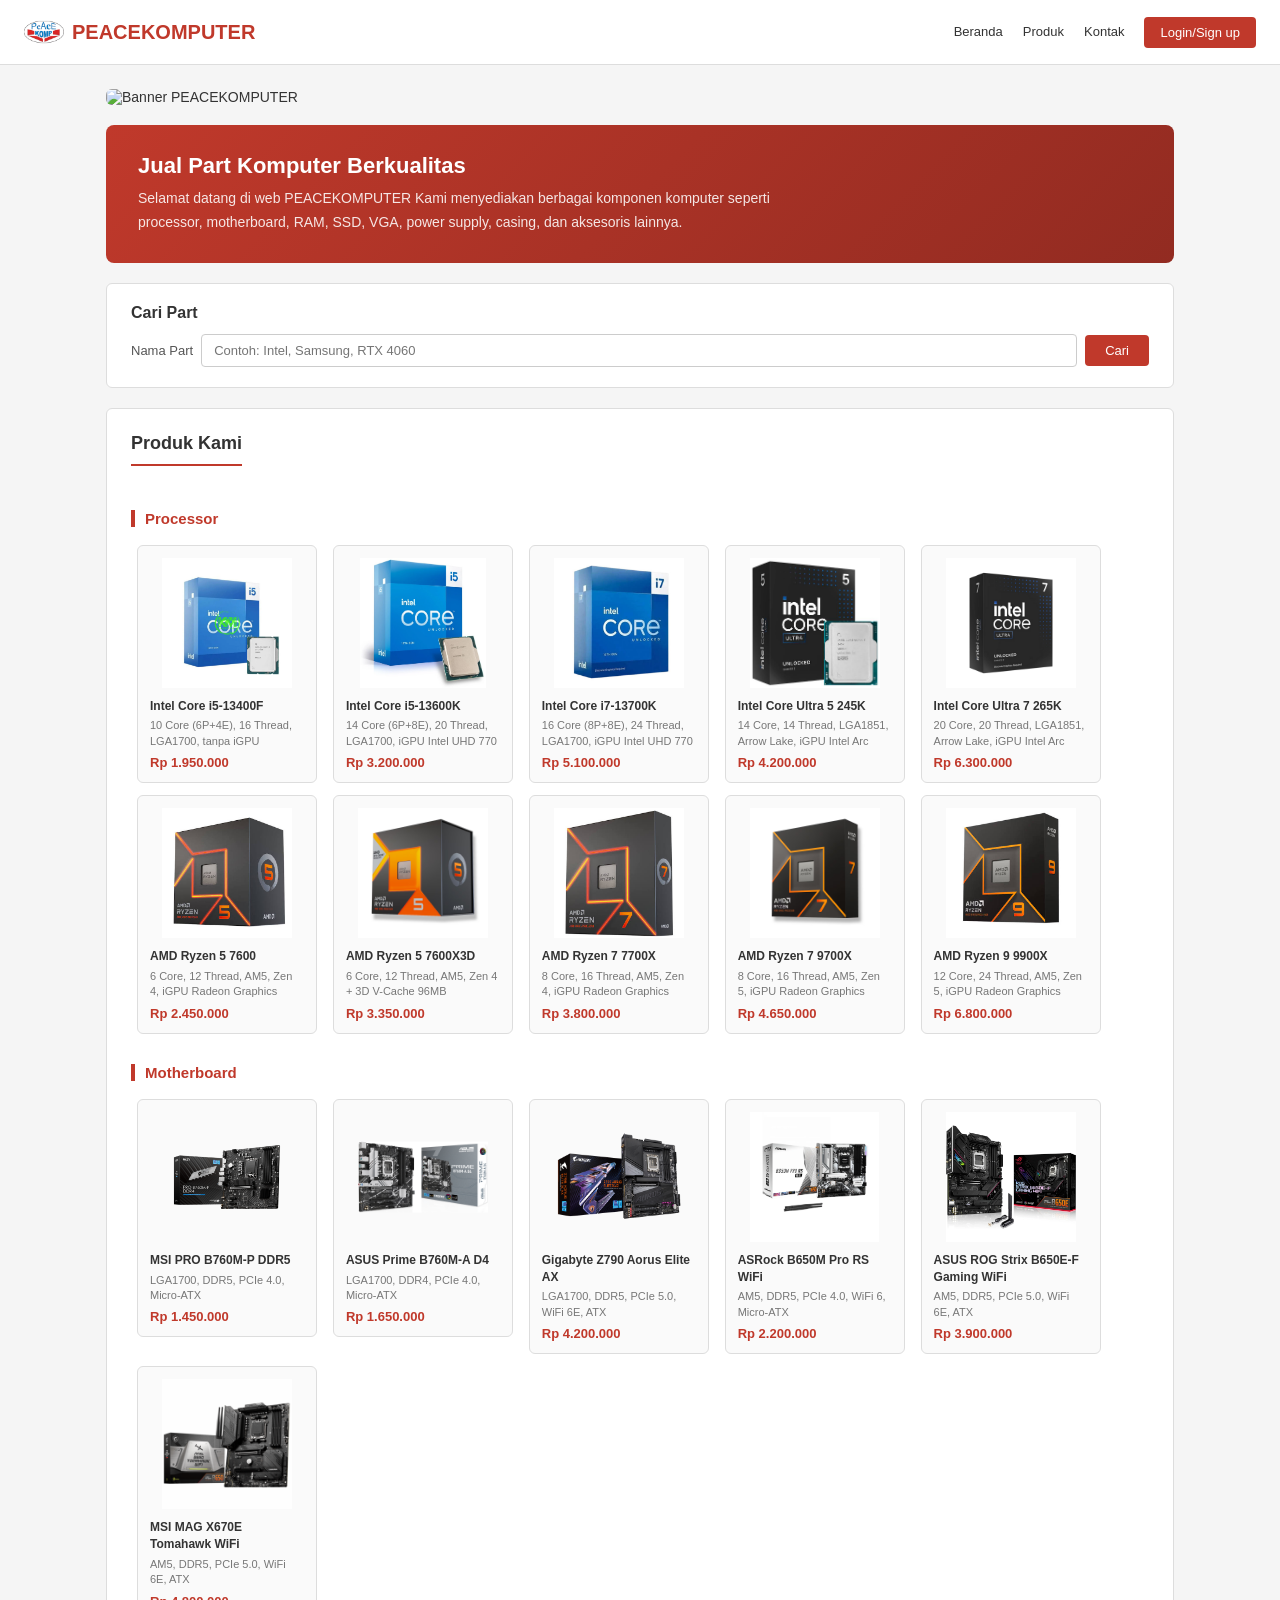
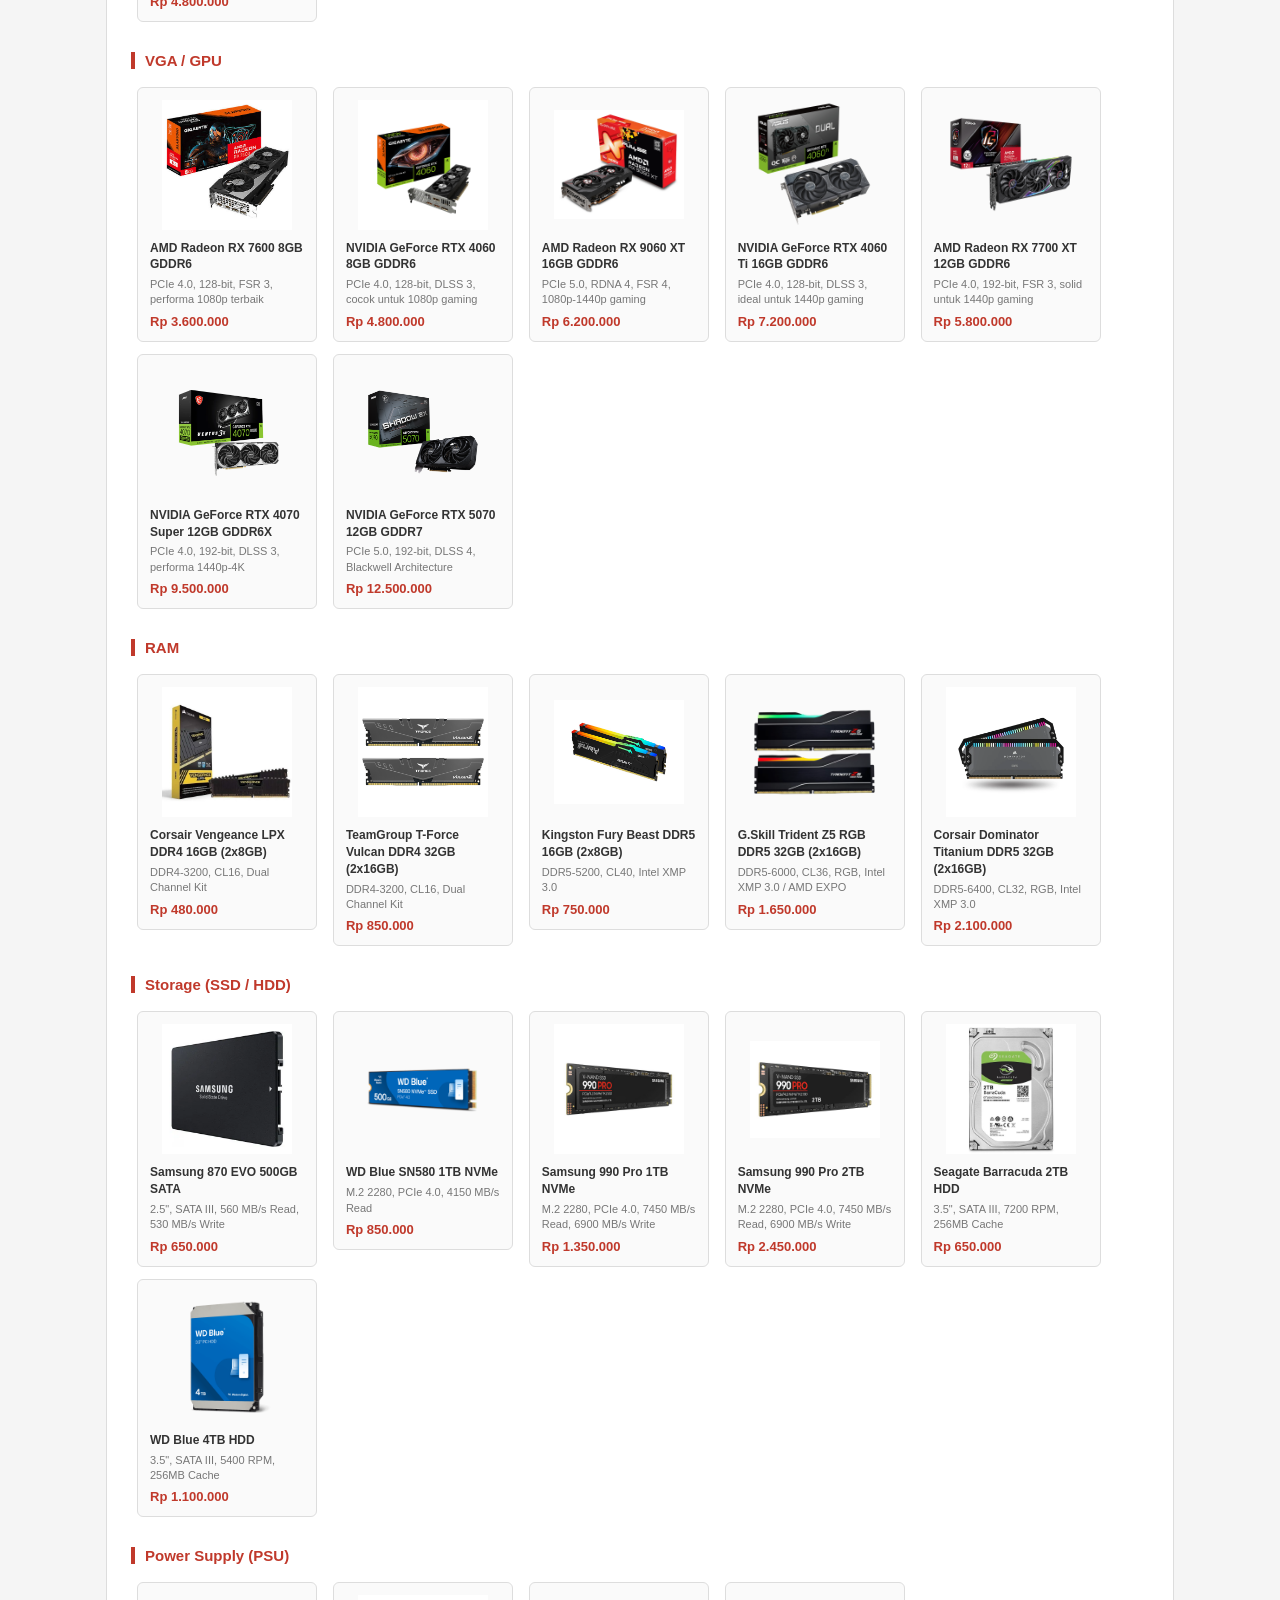
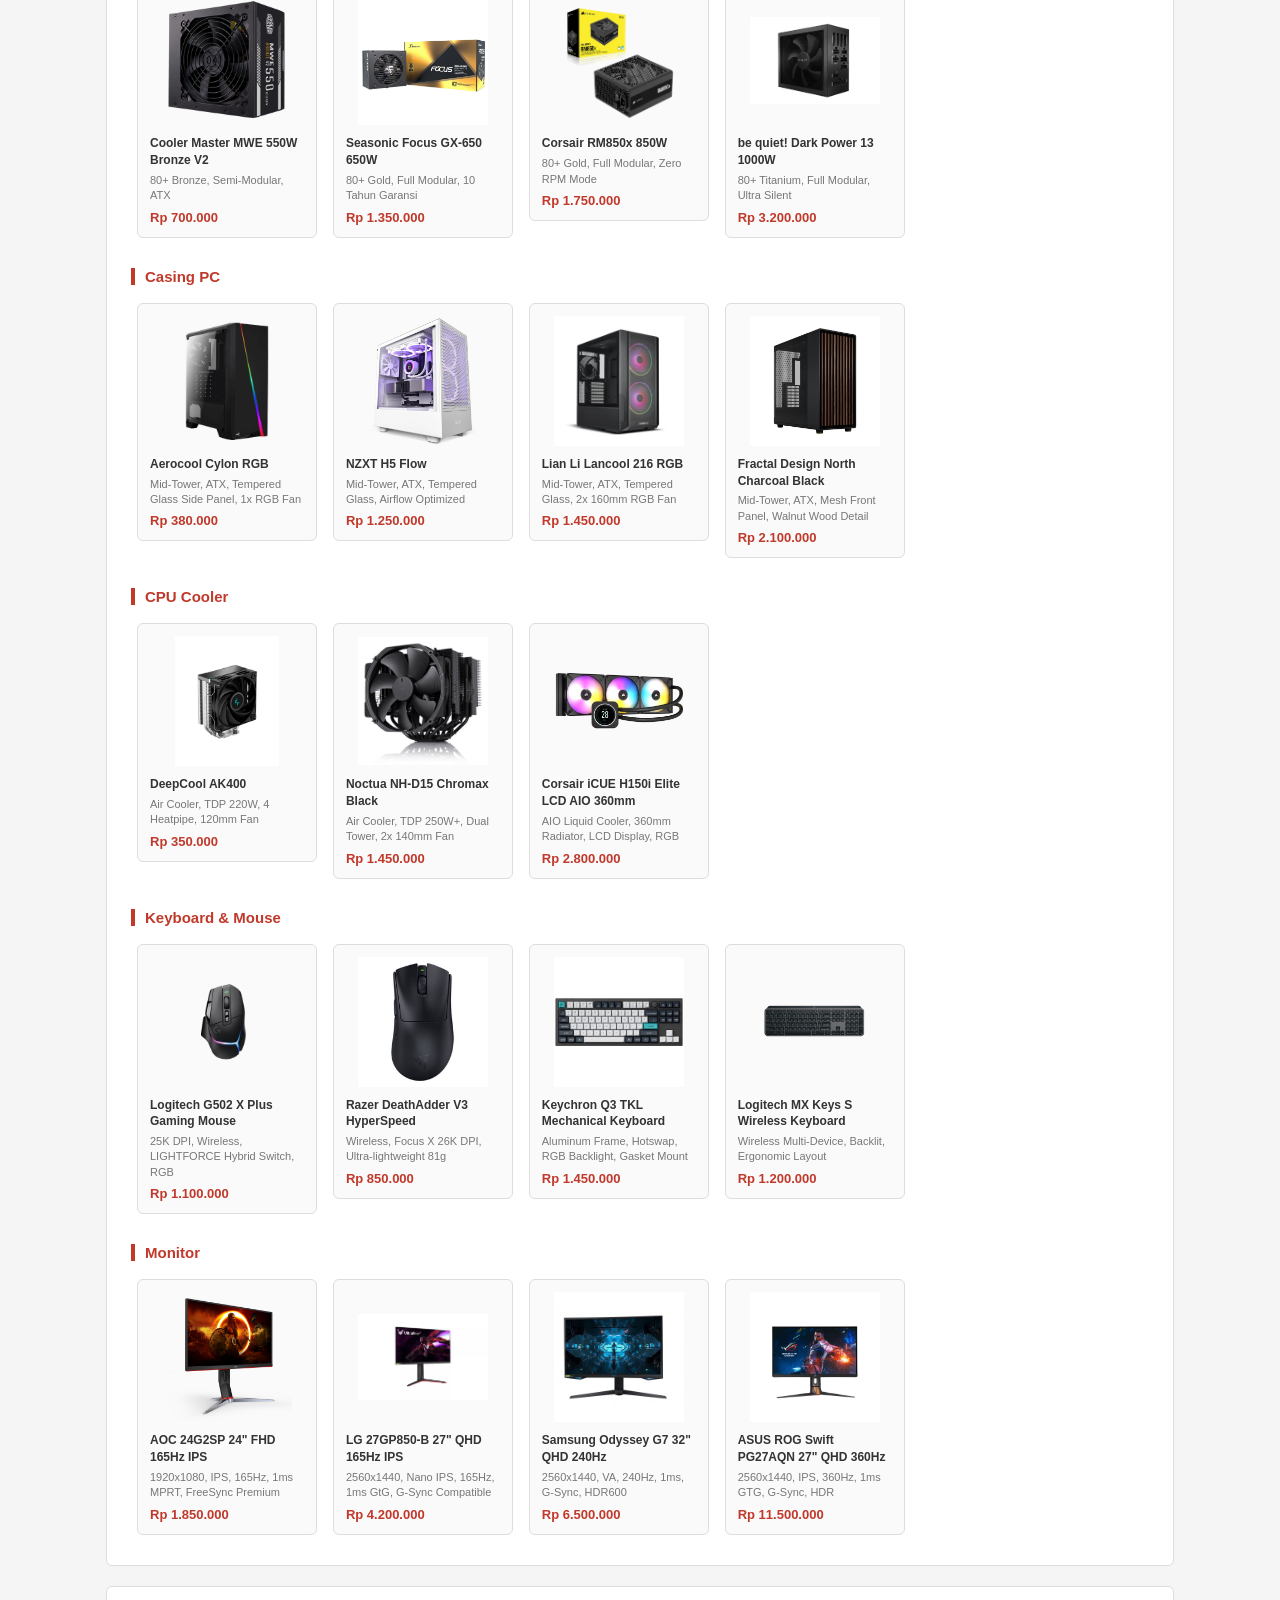
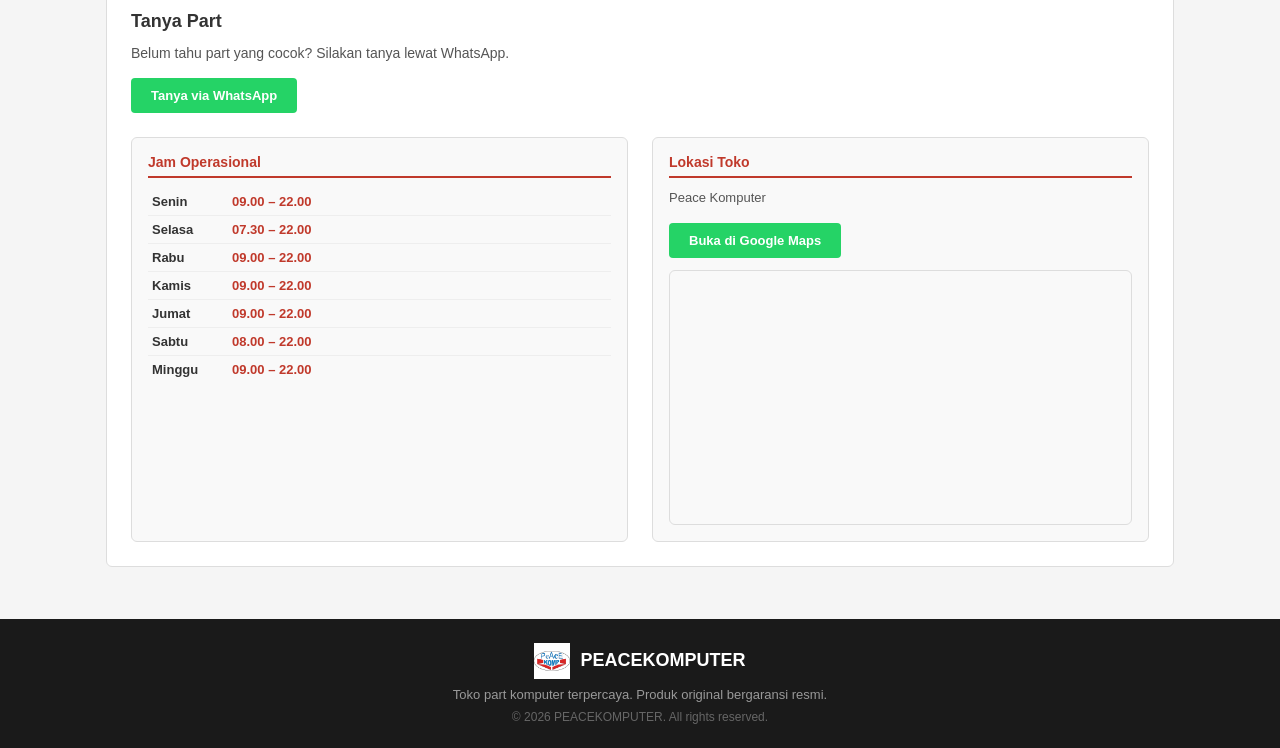
==== index.html @ 048ab5e6 "Add files via upload" ====
<!DOCTYPE html>
<html lang="id">
  <head>
    <meta charset="UTF-8" />
    <meta name="viewport" content="width=device-width, initial-scale=1.0" />
    <title>PEACEKOMPUTER</title>
    <link rel="stylesheet" href="style.css" />
  </head>
  <body>

    <header>
      <h1><img src="logo.jpg" alt="Logo PEACEKOMPUTER" />PEACEKOMPUTER</h1>
      <nav>
        <a href="#beranda">Beranda</a>
        <a href="#produk">Produk</a>
        <a href="#kontak">Kontak</a>
        <a href="login.html">Login/Sign up</a>
      </nav>
    </header>

    <main>

      <div class="banner">
        <img src="banner web peacekomputer.png" alt="Banner PEACEKOMPUTER" />
      </div>

      <section id="beranda" class="hero-section">
        <h2>Jual Part Komputer Berkualitas</h2>
        <p>
          Selamat datang di web PEACEKOMPUTER Kami menyediakan berbagai komponen komputer seperti processor,
          motherboard, RAM, SSD, VGA, power supply, casing, dan aksesoris
          lainnya.
        </p>
      </section>

      <section>
        <h2>Cari Part</h2>
        <form id="form-cari">
          <label for="cari">Nama Part</label>
          <input
            id="cari"
            type="search"
            placeholder="Contoh: Intel, Samsung, RTX 4060"
          >
          <button type="submit">Cari</button>
        </form>
      </section>

      <section id="produk">
        <h2>Produk Kami</h2>

        <!-- ===== PROCESSOR ===== -->
        <h3>Processor</h3>

        <article>
          <img src="i4 13400f.webp" alt="Intel Core i5-13400F" />
          <h4>Intel Core i5-13400F</h4>
          <p>10 Core (6P+4E), 16 Thread, LGA1700, tanpa iGPU</p>
          <p>Rp 1.950.000</p>
        </article>

        <article>
          <img src="i5 13600sk.webp" alt="Intel Core i5-13600K" />
          <h4>Intel Core i5-13600K</h4>
          <p>14 Core (6P+8E), 20 Thread, LGA1700, iGPU Intel UHD 770</p>
          <p>Rp 3.200.000</p>
        </article>

        <article>
          <img src="inteli7.png" alt="Intel Core i7-13700K" />
          <h4>Intel Core i7-13700K</h4>
          <p>16 Core (8P+8E), 24 Thread, LGA1700, iGPU Intel UHD 770</p>
          <p>Rp 5.100.000</p>
        </article>

        <article>
          <img src="I5 ULTRA.PNG" alt="Intel Core Ultra 5 245K" />
          <h4>Intel Core Ultra 5 245K</h4>
          <p>14 Core, 14 Thread, LGA1851, Arrow Lake, iGPU Intel Arc</p>
          <p>Rp 4.200.000</p>
        </article>

        <article>
          <img src="i7 ultra.png" alt="Intel Core Ultra 7 265K" />
          <h4>Intel Core Ultra 7 265K</h4>
          <p>20 Core, 20 Thread, LGA1851, Arrow Lake, iGPU Intel Arc</p>
          <p>Rp 6.300.000</p>
        </article>

        <article>
          <img src="ryzen 5 7600.png" alt="AMD Ryzen 5 7600" />
          <h4>AMD Ryzen 5 7600</h4>
          <p>6 Core, 12 Thread, AM5, Zen 4, iGPU Radeon Graphics</p>
          <p>Rp 2.450.000</p>
        </article>

        <article>
          <img src="ryzen 5 7600x3d.avif" alt="AMD Ryzen 5 7600X3D" />
          <h4>AMD Ryzen 5 7600X3D</h4>
          <p>6 Core, 12 Thread, AM5, Zen 4 + 3D V-Cache 96MB</p>
          <p>Rp 3.350.000</p>
        </article>

        <article>
          <img src="ryzen 7b 7700x.jfif" alt="AMD Ryzen 7 7700X" />
          <h4>AMD Ryzen 7 7700X</h4>
          <p>8 Core, 16 Thread, AM5, Zen 4, iGPU Radeon Graphics</p>
          <p>Rp 3.800.000</p>
        </article>

        <article>
          <img src="ryzen 7 9700x.avif" alt="AMD Ryzen 7 9700X" />
          <h4>AMD Ryzen 7 9700X</h4>
          <p>8 Core, 16 Thread, AM5, Zen 5, iGPU Radeon Graphics</p>
          <p>Rp 4.650.000</p>
        </article>

        <article>
          <img src="ryzen 9 9900x.jfif" alt="AMD Ryzen 9 9900X" />
          <h4>AMD Ryzen 9 9900X</h4>
          <p>12 Core, 24 Thread, AM5, Zen 5, iGPU Radeon Graphics</p>
          <p>Rp 6.800.000</p>
        </article>

        <!-- ===== MOTHERBOARD ===== -->
        <h3>Motherboard</h3>

        <article>
          <img src="msi pro b760m.png" alt="MSI PRO B760M-P" />
          <h4>MSI PRO B760M-P DDR5</h4>
          <p>LGA1700, DDR5, PCIe 4.0, Micro-ATX</p>
          <p>Rp 1.450.000</p>
        </article>

        <article>
          <img src="ASUS-Prime-B760M-A-D4.png" alt="ASUS Prime B760M-A" />
          <h4>ASUS Prime B760M-A D4</h4>
          <p>LGA1700, DDR4, PCIe 4.0, Micro-ATX</p>
          <p>Rp 1.650.000</p>
        </article>

        <article>
          <img src="z790 aorus.png" alt="Gigabyte Z790 Aorus Elite AX" />
          <h4>Gigabyte Z790 Aorus Elite AX</h4>
          <p>LGA1700, DDR5, PCIe 5.0, WiFi 6E, ATX</p>
          <p>Rp 4.200.000</p>
        </article>

        <article>
          <img src="asrock b650m.webp" alt="ASRock B650M Pro RS WiFi" />
          <h4>ASRock B650M Pro RS WiFi</h4>
          <p>AM5, DDR5, PCIe 4.0, WiFi 6, Micro-ATX</p>
          <p>Rp 2.200.000</p>
        </article>

        <article>
          <img src="asus rog strix.webp" alt="ASUS ROG Strix B650E-F Gaming WiFi" />
          <h4>ASUS ROG Strix B650E-F Gaming WiFi</h4>
          <p>AM5, DDR5, PCIe 5.0, WiFi 6E, ATX</p>
          <p>Rp 3.900.000</p>
        </article>

        <article>
          <img src="msi mag.png" alt="MSI MAG X670E Tomahawk WiFi" />
          <h4>MSI MAG X670E Tomahawk WiFi</h4>
          <p>AM5, DDR5, PCIe 5.0, WiFi 6E, ATX</p>
          <p>Rp 4.800.000</p>
        </article>

        <!-- ===== VGA / GPU ===== -->
        <h3>VGA / GPU</h3>

        <article>
          <img src="rx 7600 oc.png" alt="AMD Radeon RX 7600 8GB" />
          <h4>AMD Radeon RX 7600 8GB GDDR6</h4>
          <p>PCIe 4.0, 128-bit, FSR 3, performa 1080p terbaik</p>
          <p>Rp 3.600.000</p>
        </article>

        <article>
          <img src="rtx 4060 oc.jpg" alt="NVIDIA GeForce RTX 4060 8GB" />
          <h4>NVIDIA GeForce RTX 4060 8GB GDDR6</h4>
          <p>PCIe 4.0, 128-bit, DLSS 3, cocok untuk 1080p gaming</p>
          <p>Rp 4.800.000</p>
        </article>

        <article>
          <img src="rx 9060xt.webp" alt="AMD Radeon RX 9060 XT 16GB" />
          <h4>AMD Radeon RX 9060 XT 16GB GDDR6</h4>
          <p>PCIe 5.0, RDNA 4, FSR 4, 1080p-1440p gaming</p>
          <p>Rp 6.200.000</p>
        </article>

        <article>
          <img src="rtx 4060 ti oc.png" alt="NVIDIA GeForce RTX 4060 Ti 16GB" />
          <h4>NVIDIA GeForce RTX 4060 Ti 16GB GDDR6</h4>
          <p>PCIe 4.0, 128-bit, DLSS 3, ideal untuk 1440p gaming</p>
          <p>Rp 7.200.000</p>
        </article>

        <article>
          <img src="Radeon RX 7700 XT Phantom Gaming 12GB OC(M1).png" alt="AMD Radeon RX 7700 XT 12GB" />
          <h4>AMD Radeon RX 7700 XT 12GB GDDR6</h4>
          <p>PCIe 4.0, 192-bit, FSR 3, solid untuk 1440p gaming</p>
          <p>Rp 5.800.000</p>
        </article>

        <article>
          <img src="rtx 4070 super.webp" alt="NVIDIA GeForce RTX 4070 Super 12GB" />
          <h4>NVIDIA GeForce RTX 4070 Super 12GB GDDR6X</h4>
          <p>PCIe 4.0, 192-bit, DLSS 3, performa 1440p-4K</p>
          <p>Rp 9.500.000</p>
        </article>

        <article>
          <img src="rtx 5070.png" alt="NVIDIA GeForce RTX 5070 12GB" />
          <h4>NVIDIA GeForce RTX 5070 12GB GDDR7</h4>
          <p>PCIe 5.0, 192-bit, DLSS 4, Blackwell Architecture</p>
          <p>Rp 12.500.000</p>
        </article>

        <!-- ===== RAM ===== -->
        <h3>RAM</h3>

        <article>
          <img src="ram pc corsair.webp" alt="Corsair Vengeance LPX DDR4 16GB" />
          <h4>Corsair Vengeance LPX DDR4 16GB (2x8GB)</h4>
          <p>DDR4-3200, CL16, Dual Channel Kit</p>
          <p>Rp 480.000</p>
        </article>

        <article>
          <img src="vullcan z ddr4.jpg" alt="TeamGroup T-Force Vulcan DDR4 32GB" />
          <h4>TeamGroup T-Force Vulcan DDR4 32GB (2x16GB)</h4>
          <p>DDR4-3200, CL16, Dual Channel Kit</p>
          <p>Rp 850.000</p>
        </article>

        <article>
          <img src="FURY_Beast_RGB_DDR5_2_angle-sm.webp" alt="Kingston Fury Beast DDR5 16GB" />
          <h4>Kingston Fury Beast DDR5 16GB (2x8GB)</h4>
          <p>DDR5-5200, CL40, Intel XMP 3.0</p>
          <p>Rp 750.000</p>
        </article>

        <article>
          <img src="g skill ddr5.png" alt="G.Skill Trident Z5 RGB DDR5 32GB" />
          <h4>G.Skill Trident Z5 RGB DDR5 32GB (2x16GB)</h4>
          <p>DDR5-6000, CL36, RGB, Intel XMP 3.0 / AMD EXPO</p>
          <p>Rp 1.650.000</p>
        </article>

        <article>
          <img src="Corsair-Dominator-Platinum-RGB-Grey-DDR5.webp" alt="Corsair Dominator Titanium DDR5 32GB" />
          <h4>Corsair Dominator Titanium DDR5 32GB (2x16GB)</h4>
          <p>DDR5-6400, CL32, RGB, Intel XMP 3.0</p>
          <p>Rp 2.100.000</p>
        </article>

        <!-- ===== STORAGE ===== -->
        <h3>Storage (SSD / HDD)</h3>

        <article>
          <img src="ssd samsung 500gb.png" alt="Samsung 870 EVO 500GB SATA" />
          <h4>Samsung 870 EVO 500GB SATA</h4>
          <p>2.5", SATA III, 560 MB/s Read, 530 MB/s Write</p>
          <p>Rp 650.000</p>
        </article>

        <article>
          <img src="500gb wd bllue sn580.png" alt="WD Blue SN580 1TB NVMe" />
          <h4>WD Blue SN580 1TB NVMe</h4>
          <p>M.2 2280, PCIe 4.0, 4150 MB/s Read</p>
          <p>Rp 850.000</p>
        </article>

        <article>
          <img src="ssd m.2 nvme samsung pro.png" alt="Samsung 990 Pro 1TB NVMe" />
          <h4>Samsung 990 Pro 1TB NVMe</h4>
          <p>M.2 2280, PCIe 4.0, 7450 MB/s Read, 6900 MB/s Write</p>
          <p>Rp 1.350.000</p>
        </article>

        <article>
          <img src="ssd 990 pro 2tb.jfif" alt="Samsung 990 Pro 2TB NVMe" />
          <h4>Samsung 990 Pro 2TB NVMe</h4>
          <p>M.2 2280, PCIe 4.0, 7450 MB/s Read, 6900 MB/s Write</p>
          <p>Rp 2.450.000</p>
        </article>

        <article>
          <img src="hdd seagate barracuda.jfif" alt="Seagate Barracuda 2TB HDD" />
          <h4>Seagate Barracuda 2TB HDD</h4>
          <p>3.5", SATA III, 7200 RPM, 256MB Cache</p>
          <p>Rp 650.000</p>
        </article>

        <article>
          <img src="4tb wd blue pc.png" alt="WD Blue 4TB HDD" />
          <h4>WD Blue 4TB HDD</h4>
          <p>3.5", SATA III, 5400 RPM, 256MB Cache</p>
          <p>Rp 1.100.000</p>
        </article>

        <!-- ===== POWER SUPPLY ===== -->
        <h3>Power Supply (PSU)</h3>

        <article>
          <img src="psu mwe 550.png" alt="Cooler Master MWE 550W Bronze V2" />
          <h4>Cooler Master MWE 550W Bronze V2</h4>
          <p>80+ Bronze, Semi-Modular, ATX</p>
          <p>Rp 700.000</p>
        </article>

        <article>
          <img src="psu seasonic focus gx 650.webp" alt="Seasonic Focus GX-650 650W" />
          <h4>Seasonic Focus GX-650 650W</h4>
          <p>80+ Gold, Full Modular, 10 Tahun Garansi</p>
          <p>Rp 1.350.000</p>
        </article>

        <article>
          <img src="psu corsair rm850x.webp" alt="Corsair RM850x 850W" />
          <h4>Corsair RM850x 850W</h4>
          <p>80+ Gold, Full Modular, Zero RPM Mode</p>
          <p>Rp 1.750.000</p>
        </article>

        <article>
          <img src="psu be quiet.webp" alt="be quiet! Dark Power 13 1000W" />
          <h4>be quiet! Dark Power 13 1000W</h4>
          <p>80+ Titanium, Full Modular, Ultra Silent</p>
          <p>Rp 3.200.000</p>
        </article>

        <!-- ===== CASING ===== -->
        <h3>Casing PC</h3>

        <article>
          <img src="casing cylon.png" alt="Aerocool Cylon RGB" />
          <h4>Aerocool Cylon RGB</h4>
          <p>Mid-Tower, ATX, Tempered Glass Side Panel, 1x RGB Fan</p>
          <p>Rp 380.000</p>
        </article>

        <article>
          <img src="casing h5 flow.webp" alt="NZXT H5 Flow" />
          <h4>NZXT H5 Flow</h4>
          <p>Mid-Tower, ATX, Tempered Glass, Airflow Optimized</p>
          <p>Rp 1.250.000</p>
        </article>

        <article>
          <img src="casing lancool.jpg" alt="Lian Li Lancool 216 RGB" />
          <h4>Lian Li Lancool 216 RGB</h4>
          <p>Mid-Tower, ATX, Tempered Glass, 2x 160mm RGB Fan</p>
          <p>Rp 1.450.000</p>
        </article>

        <article>
          <img src="casing fractal design.avif" alt="Fractal Design North Charcoal Black" />
          <h4>Fractal Design North Charcoal Black</h4>
          <p>Mid-Tower, ATX, Mesh Front Panel, Walnut Wood Detail</p>
          <p>Rp 2.100.000</p>
        </article>

        <!-- ===== CPU COOLER ===== -->
        <h3>CPU Cooler</h3>

        <article>
          <img src="cooler deepcool ak400.png" alt="DeepCool AK400" />
          <h4>DeepCool AK400</h4>
          <p>Air Cooler, TDP 220W, 4 Heatpipe, 120mm Fan</p>
          <p>Rp 350.000</p>
        </article>

        <article>
          <img src="cooler nh-d15.avif" alt="Noctua NH-D15 Chromax Black" />
          <h4>Noctua NH-D15 Chromax Black</h4>
          <p>Air Cooler, TDP 250W+, Dual Tower, 2x 140mm Fan</p>
          <p>Rp 1.450.000</p>
        </article>

        <article>
          <img src="cooler icue h160i.avif" alt="Corsair iCUE H150i Elite LCD AIO 360mm" />
          <h4>Corsair iCUE H150i Elite LCD AIO 360mm</h4>
          <p>AIO Liquid Cooler, 360mm Radiator, LCD Display, RGB</p>
          <p>Rp 2.800.000</p>
        </article>

        <!-- ===== KEYBOARD & MOUSE ===== -->
        <h3>Keyboard &amp; Mouse</h3>

        <article>
          <img src="mouse logitech.png" alt="Logitech G502 X Plus Gaming Mouse" />
          <h4>Logitech G502 X Plus Gaming Mouse</h4>
          <p>25K DPI, Wireless, LIGHTFORCE Hybrid Switch, RGB</p>
          <p>Rp 1.100.000</p>
        </article>

        <article>
          <img src="mouse razer deathadder.jfif" alt="Razer DeathAdder V3 HyperSpeed" />
          <h4>Razer DeathAdder V3 HyperSpeed</h4>
          <p>Wireless, Focus X 26K DPI, Ultra-lightweight 81g</p>
          <p>Rp 850.000</p>
        </article>

        <article>
          <img src="keyboard keychron.jpg" alt="Keychron Q3 TKL Mechanical Keyboard" />
          <h4>Keychron Q3 TKL Mechanical Keyboard</h4>
          <p>Aluminum Frame, Hotswap, RGB Backlight, Gasket Mount</p>
          <p>Rp 1.450.000</p>
        </article>

        <article>
          <img src="keyboard MX keys s.png" alt="Logitech MX Keys S Wireless Keyboard" />
          <h4>Logitech MX Keys S Wireless Keyboard</h4>
          <p>Wireless Multi-Device, Backlit, Ergonomic Layout</p>
          <p>Rp 1.200.000</p>
        </article>

        <!-- ===== MONITOR ===== -->
        <h3>Monitor</h3>

        <article>
          <img src="monitor aoc.avif" alt="AOC 24G2SP 24 inch FHD 165Hz" />
          <h4>AOC 24G2SP 24" FHD 165Hz IPS</h4>
          <p>1920x1080, IPS, 165Hz, 1ms MPRT, FreeSync Premium</p>
          <p>Rp 1.850.000</p>
        </article>

        <article>
          <img src="monitor lg.avif" alt="LG 27GP850-B 27 inch QHD 165Hz" />
          <h4>LG 27GP850-B 27" QHD 165Hz IPS</h4>
          <p>2560x1440, Nano IPS, 165Hz, 1ms GtG, G-Sync Compatible</p>
          <p>Rp 4.200.000</p>
        </article>

        <article>
          <img src="monitor samsung.jfif" alt="Samsung Odyssey G7 32 inch QHD 240Hz" />
          <h4>Samsung Odyssey G7 32" QHD 240Hz</h4>
          <p>2560x1440, VA, 240Hz, 1ms, G-Sync, HDR600</p>
          <p>Rp 6.500.000</p>
        </article>

        <article>
          <img src="monitor asus rog.webp" alt="ASUS ROG Swift PG27AQN 27 inch QHD 360Hz" />
          <h4>ASUS ROG Swift PG27AQN 27" QHD 360Hz</h4>
          <p>2560x1440, IPS, 360Hz, 1ms GTG, G-Sync, HDR</p>
          <p>Rp 11.500.000</p>
        </article>

      </section>

      <section id="kontak">
        <h2>Tanya Part</h2>
        <p>
          Belum tahu part yang cocok? Silakan tanya lewat WhatsApp.
        </p>
        <a href="https://wa.me/6285810828006">
          Tanya via WhatsApp
        </a>

        <div class="info-toko">
          <div class="jam-buka">
            <h3>Jam Operasional</h3>
            <table class="tabel-jam">
              <tr><td>Senin</td><td>09.00 – 22.00</td></tr>
              <tr><td>Selasa</td><td>07.30 – 22.00</td></tr>
              <tr><td>Rabu</td><td>09.00 – 22.00</td></tr>
              <tr><td>Kamis</td><td>09.00 – 22.00</td></tr>
              <tr><td>Jumat</td><td>09.00 – 22.00</td></tr>
              <tr><td>Sabtu</td><td>08.00 – 22.00</td></tr>
              <tr><td>Minggu</td><td>09.00 – 22.00</td></tr>
            </table>
          </div>

          <div class="lokasi">
            <h3>Lokasi Toko</h3>
            <p>Peace Komputer</p>
            <a href="https://www.google.com/maps/place/Peace+Komputer/@-6.2710829,107.003343,17z" target="_blank">
              Buka di Google Maps
            </a>
            <div class="map-embed">
              <iframe
                src="https://www.google.com/maps/embed?pb=!1m18!1m12!1m3!1d3965.3!2d107.0059179!3d-6.2710882!2m3!1f0!2f0!3f0!3m2!1i1024!2i768!4f13.1!3m3!1m2!1s0x2e698ddf91ffafb5%3A0x16279963484bf7d7!2sPeace%20Komputer!5e0!3m2!1sid!2sid!4v1"
                width="100%"
                height="250"
                style="border:0;"
                allowfullscreen=""
                loading="lazy"
                referrerpolicy="no-referrer-when-downgrade">
              </iframe>
            </div>
          </div>
        </div>
      </section>

    </main>

    <footer>
      <div class="footer-inner">
        <div class="footer-brand">
          <img src="logo.jpg" alt="Logo PEACEKOMPUTER" />
          <span>PEACEKOMPUTER</span>
        </div>
        <p class="footer-desc">Toko part komputer terpercaya. Produk original bergaransi resmi.</p>
        <p class="footer-copy">© 2026 PEACEKOMPUTER. All rights reserved.</p>
      </div>
    </footer>

    <script src="script.js"></script>
  </body>
</html>
---- style.css ----
/* ===========================
   RESET & BASE
=========================== */
* {
  margin: 0;
  padding: 0;
  box-sizing: border-box;
}

body {
  font-family: Arial, sans-serif;
  font-size: 14px;
  background-color: #f5f5f5;
  color: #333;
}

a {
  text-decoration: none;
  color: inherit;
}

/* ===========================
   HEADER & NAVBAR
=========================== */
header {
  background-color: #fff;
  border-bottom: 1px solid #ddd;
  padding: 12px 24px;
  display: flex;
  align-items: center;
  justify-content: space-between;
  position: sticky;
  top: 0;
  z-index: 100;
}

header h1 {
  font-size: 20px;
  color: #c0392b;
  font-weight: bold;
  line-height: 1.2;
  display: flex;
  align-items: center;
  gap: 8px;
}

header h1 img {
  height: 40px;
  width: auto;
}

nav {
  display: flex;
  gap: 20px;
  align-items: center;
}

nav a {
  font-size: 13px;
  color: #333;
  padding: 6px 0;
  border-bottom: 2px solid transparent;
  transition: border-color 0.2s, color 0.2s;
}

nav a:hover {
  color: #c0392b;
  border-bottom-color: #c0392b;
}

nav a:last-child {
  background-color: #c0392b;
  color: #fff;
  padding: 8px 16px;
  border-radius: 4px;
  border-bottom: none;
}

nav a:last-child:hover {
  background-color: #a93226;
}

/* ===========================
   MAIN LAYOUT
=========================== */
main {
  max-width: 1100px;
  margin: 0 auto;
  padding: 24px 16px;
}

/* ===========================
   HERO SECTION
=========================== */
.hero-section {
  background: linear-gradient(135deg, #c0392b 0%, #922b21 100%);
  border-radius: 8px;
  padding: 28px 32px;
  margin-bottom: 20px;
  color: #fff;
}

.hero-section h2 {
  font-size: 22px;
  font-weight: bold;
  margin-bottom: 8px;
  color: #fff;
}

.hero-section p {
  color: rgba(255, 255, 255, 0.88);
  line-height: 1.7;
  font-size: 14px;
  max-width: 700px;
}

/* ===========================
   FORM PENCARIAN
=========================== */
#form-cari {
  display: flex;
  align-items: center;
  gap: 8px;
  flex-wrap: wrap;
}

main section:has(#form-cari) {
  background-color: #fff;
  border: 1px solid #ddd;
  border-radius: 6px;
  padding: 20px 24px;
  margin-bottom: 20px;
}

main section:has(#form-cari) h2 {
  font-size: 16px;
  margin-bottom: 12px;
  color: #333;
}

#form-cari label {
  font-size: 13px;
  color: #555;
  white-space: nowrap;
}

#form-cari input[type="search"] {
  flex: 1;
  min-width: 200px;
  padding: 8px 12px;
  border: 1px solid #ccc;
  border-radius: 4px;
  font-size: 13px;
  outline: none;
  transition: border-color 0.2s;
}

#form-cari input[type="search"]:focus {
  border-color: #c0392b;
}

#form-cari button {
  padding: 8px 20px;
  background-color: #c0392b;
  color: #fff;
  border: none;
  border-radius: 4px;
  font-size: 13px;
  cursor: pointer;
  transition: background-color 0.2s;
}

#form-cari button:hover {
  background-color: #a93226;
}

/* ===========================
   SECTION PRODUK
=========================== */
#produk {
  background-color: #fff;
  border: 1px solid #ddd;
  border-radius: 6px;
  padding: 24px;
  margin-bottom: 20px;
}

#produk > h2 {
  font-size: 18px;
  color: #333;
  margin-bottom: 20px;
  padding-bottom: 10px;
  border-bottom: 2px solid #c0392b;
  display: inline-block;
}

/* Judul sub-kategori (h3) */
#produk h3 {
  font-size: 15px;
  color: #c0392b;
  margin: 24px 0 12px;
  padding-left: 10px;
  border-left: 4px solid #c0392b;
}

/* Grid kartu produk */
#produk {
  /* wrapper grid dipakai via pseudo container di bawah */
}

/* Kumpulkan article dalam grid */
#produk article {
  display: inline-flex;
  flex-direction: column;
  width: 180px;
  border: 1px solid #ddd;
  border-radius: 6px;
  padding: 12px;
  margin: 6px;
  background-color: #fafafa;
  vertical-align: top;
  transition: box-shadow 0.2s;
}

#produk article:hover {
  box-shadow: 0 2px 10px rgba(0,0,0,0.12);
}

/* Gambar produk */
#produk article img {
  width: 130px;
  height: 130px;
  object-fit: contain;
  display: block;
  margin: 0 auto 10px;
}

/* Nama produk */
#produk article h4 {
  font-size: 12px;
  font-weight: bold;
  color: #333;
  margin-bottom: 4px;
  line-height: 1.4;
}

/* Spesifikasi */
#produk article p:first-of-type {
  font-size: 11px;
  color: #777;
  margin-bottom: 6px;
  line-height: 1.4;
}

/* Harga */
#produk article p:last-of-type {
  font-size: 13px;
  font-weight: bold;
  color: #c0392b;
  margin-top: auto;
}

/* Pesan tidak ditemukan */
#pesan-tidak-ditemukan {
  color: #c0392b;
  font-size: 14px;
  margin-top: 16px;
  padding: 12px;
  background-color: #fdf0ef;
  border: 1px solid #f5c6c2;
  border-radius: 4px;
}

/* ===========================
   SECTION KONTAK
=========================== */
#kontak {
  background-color: #fff;
  border: 1px solid #ddd;
  border-radius: 6px;
  padding: 24px;
  margin-bottom: 20px;
}

#kontak h2 {
  font-size: 18px;
  color: #333;
  margin-bottom: 10px;
}

#kontak p {
  color: #555;
  margin-bottom: 14px;
  line-height: 1.6;
}

#kontak a {
  display: inline-block;
  background-color: #25d366;
  color: #fff;
  padding: 10px 20px;
  border-radius: 4px;
  font-size: 13px;
  font-weight: bold;
  transition: background-color 0.2s;
}

#kontak a:hover {
  background-color: #1ebe5d;
}

/* ===========================
   INFO TOKO (JAM & LOKASI)
=========================== */
.info-toko {
  display: flex;
  gap: 24px;
  margin-top: 24px;
  flex-wrap: wrap;
}

.jam-buka,
.lokasi {
  flex: 1;
  min-width: 220px;
  background-color: #f9f9f9;
  border: 1px solid #ddd;
  border-radius: 6px;
  padding: 16px;
}

.jam-buka h3,
.lokasi h3 {
  font-size: 14px;
  color: #c0392b;
  margin-bottom: 10px;
  padding-left: 0;
  border-left: none;
  border-bottom: 2px solid #c0392b;
  padding-bottom: 6px;
}

.jam-buka p {
  font-size: 13px;
  color: #444;
  margin-bottom: 4px;
}

.jam-buka p:last-child {
  font-size: 18px;
  font-weight: bold;
  color: #333;
  margin-top: 6px;
}

.lokasi p {
  font-size: 13px;
  color: #444;
  margin-bottom: 8px;
}

.lokasi > a {
  display: inline-block;
  font-size: 12px;
  color: #fff;
  background-color: #4285f4;
  padding: 6px 12px;
  border-radius: 4px;
  margin-bottom: 12px;
  transition: background-color 0.2s;
}

.lokasi > a:hover {
  background-color: #2f6fd4;
}

.map-embed {
  border-radius: 6px;
  overflow: hidden;
  border: 1px solid #ddd;
}

/* Tabel jam operasional */
.tabel-jam {
  width: 100%;
  border-collapse: collapse;
  font-size: 13px;
}

.tabel-jam tr {
  border-bottom: 1px solid #eee;
}

.tabel-jam tr:last-child {
  border-bottom: none;
}

.tabel-jam td {
  padding: 6px 4px;
  color: #444;
}

.tabel-jam td:first-child {
  width: 80px;
  font-weight: bold;
  color: #333;
}

.tabel-jam td:last-child {
  color: #c0392b;
  font-weight: bold;
}

/* ===========================
   BANNER
=========================== */
.banner {
  margin-bottom: 20px;
  border-radius: 6px;
  overflow: hidden;
}

.banner img {
  width: 100%;
  height: auto;
  display: block;
}

/* ===========================
   FOOTER
=========================== */
footer {
  background-color: #1a1a1a;
  color: #aaa;
  padding: 24px 16px;
  margin-top: 8px;
}

.footer-inner {
  max-width: 1100px;
  margin: 0 auto;
  text-align: center;
}

.footer-brand {
  display: flex;
  align-items: center;
  justify-content: center;
  gap: 10px;
  margin-bottom: 8px;
}

.footer-brand img {
  height: 36px;
  width: auto;
}

.footer-brand span {
  font-size: 18px;
  font-weight: bold;
  color: #fff;
}

.footer-desc {
  font-size: 13px;
  color: #999;
  margin-bottom: 8px;
}

.footer-copy {
  font-size: 12px;
  color: #666;
}

/* ===========================
   RESPONSIVE MOBILE
=========================== */
@media (max-width: 768px) {
  /* Navbar */
  header {
    flex-wrap: wrap;
    gap: 10px;
    padding: 10px 16px;
  }

  nav {
    flex-wrap: wrap;
    gap: 10px;
    justify-content: center;
    width: 100%;
  }

  /* Produk — 2 kolom di HP */
  #produk article {
    width: calc(50% - 14px);
  }

  /* Info toko stack ke bawah */
  .info-toko {
    flex-direction: column;
  }

  /* Form cari full width */
  #form-cari {
    flex-direction: column;
    align-items: stretch;
  }

  #form-cari input[type="search"],
  #form-cari button {
    width: 100%;
  }
}

@media (max-width: 480px) {
  /* Produk — 1 kolom di layar sangat kecil */
  #produk article {
    width: 100%;
    display: flex;
    flex-direction: row;
    align-items: center;
    gap: 12px;
  }

  #produk article img {
    width: 80px;
    height: 80px;
    flex-shrink: 0;
    margin: 0;
  }
}
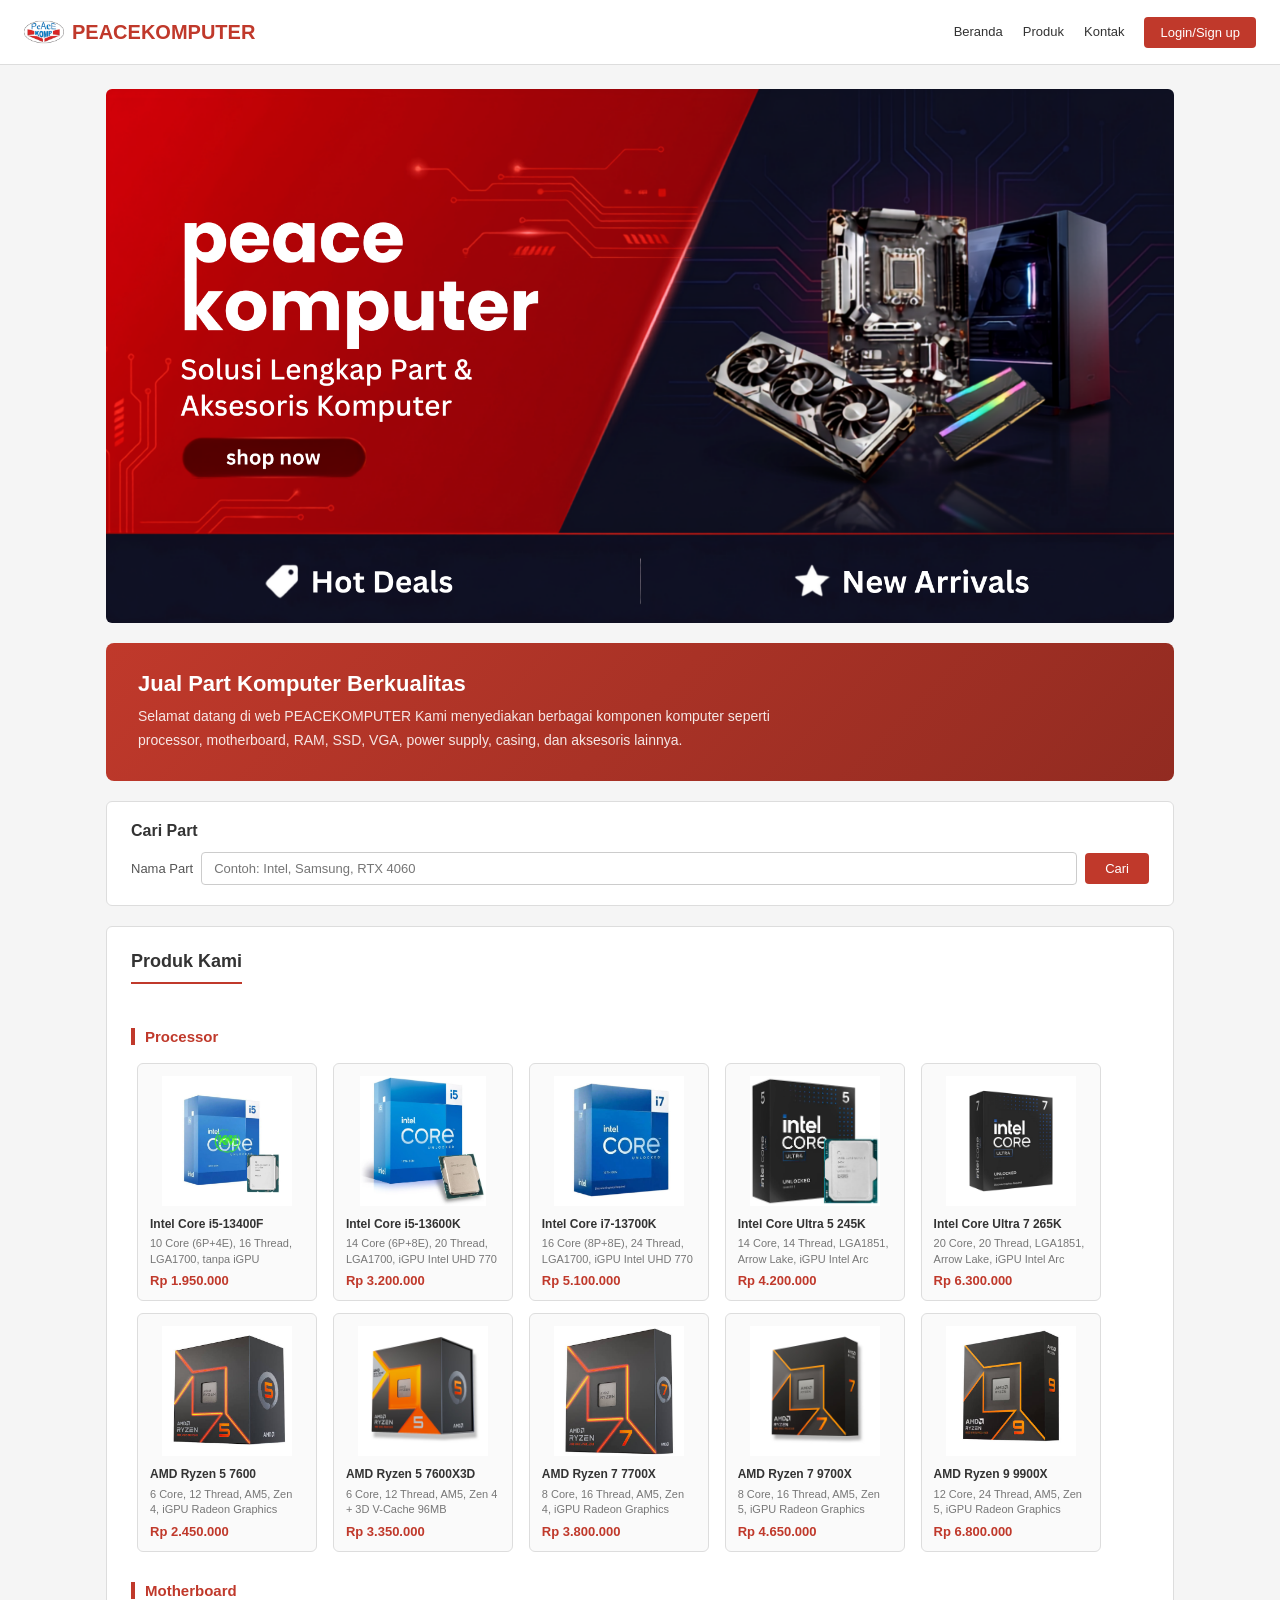
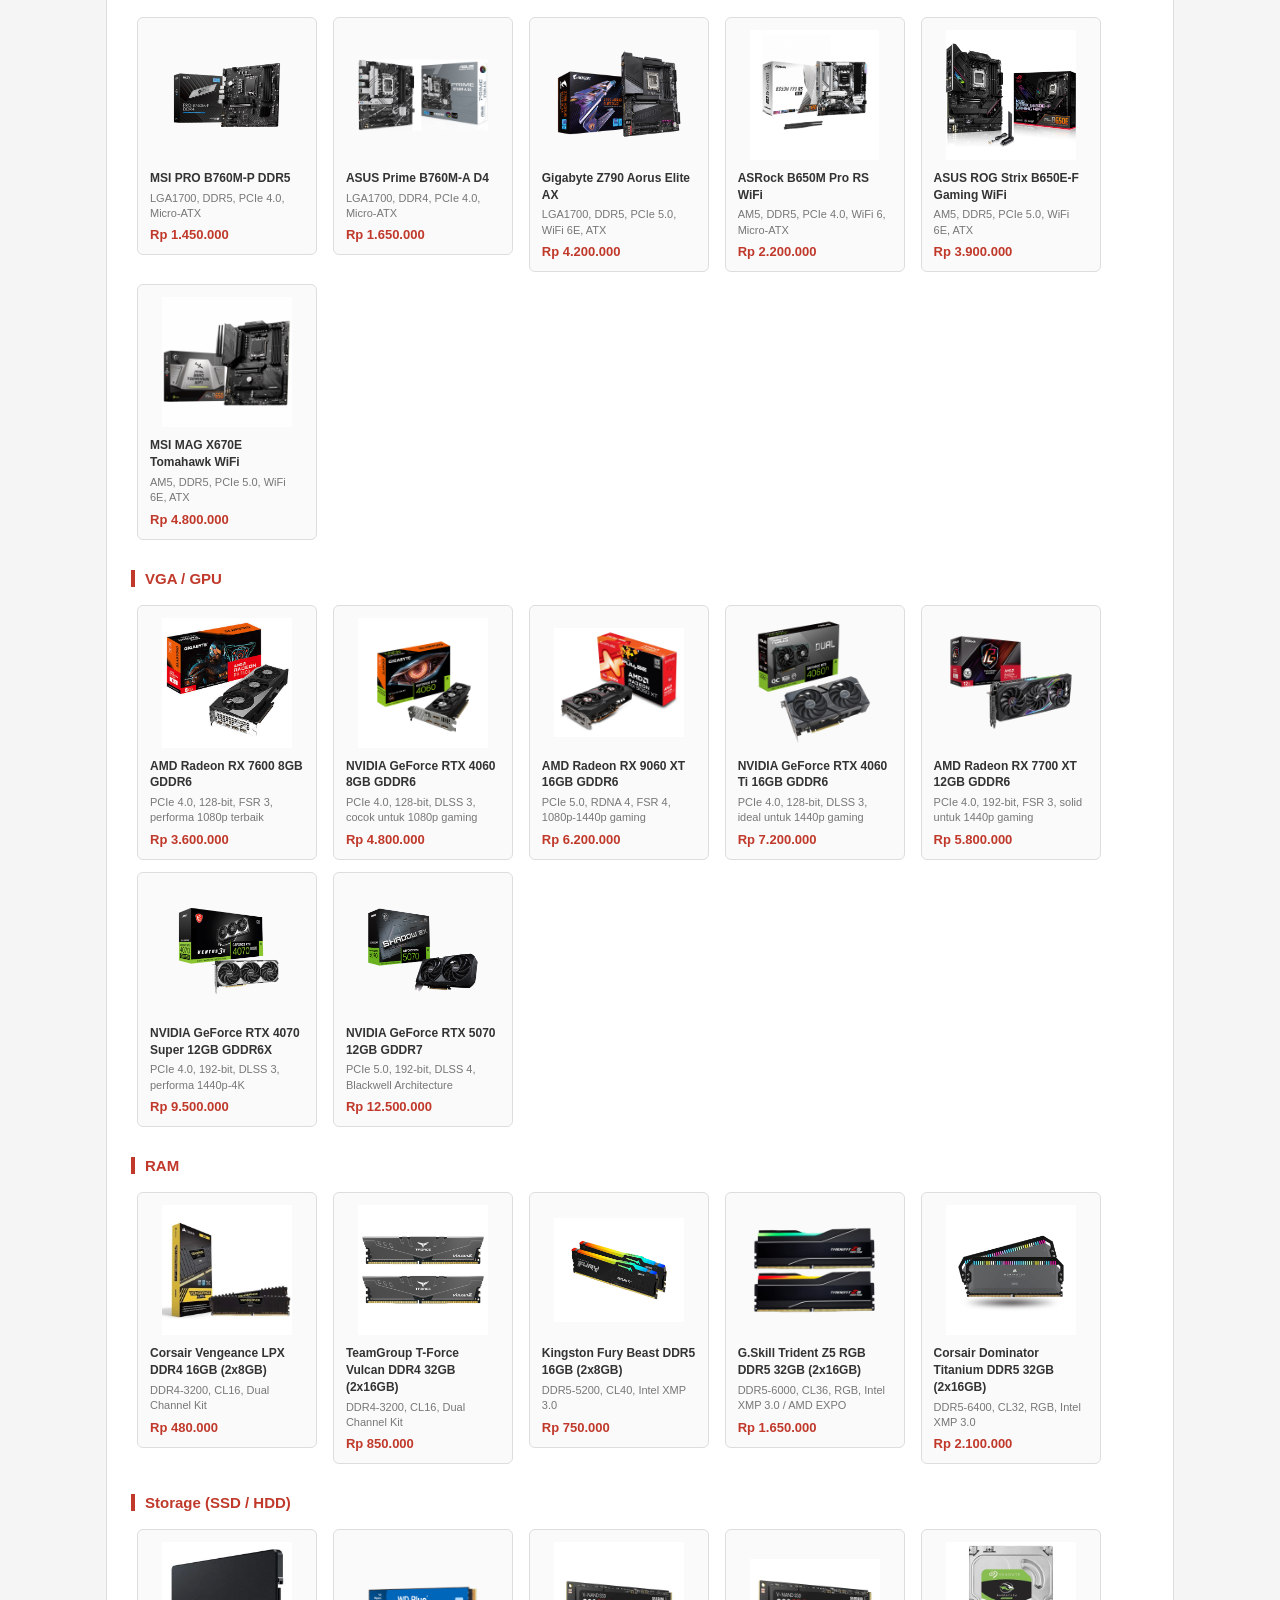
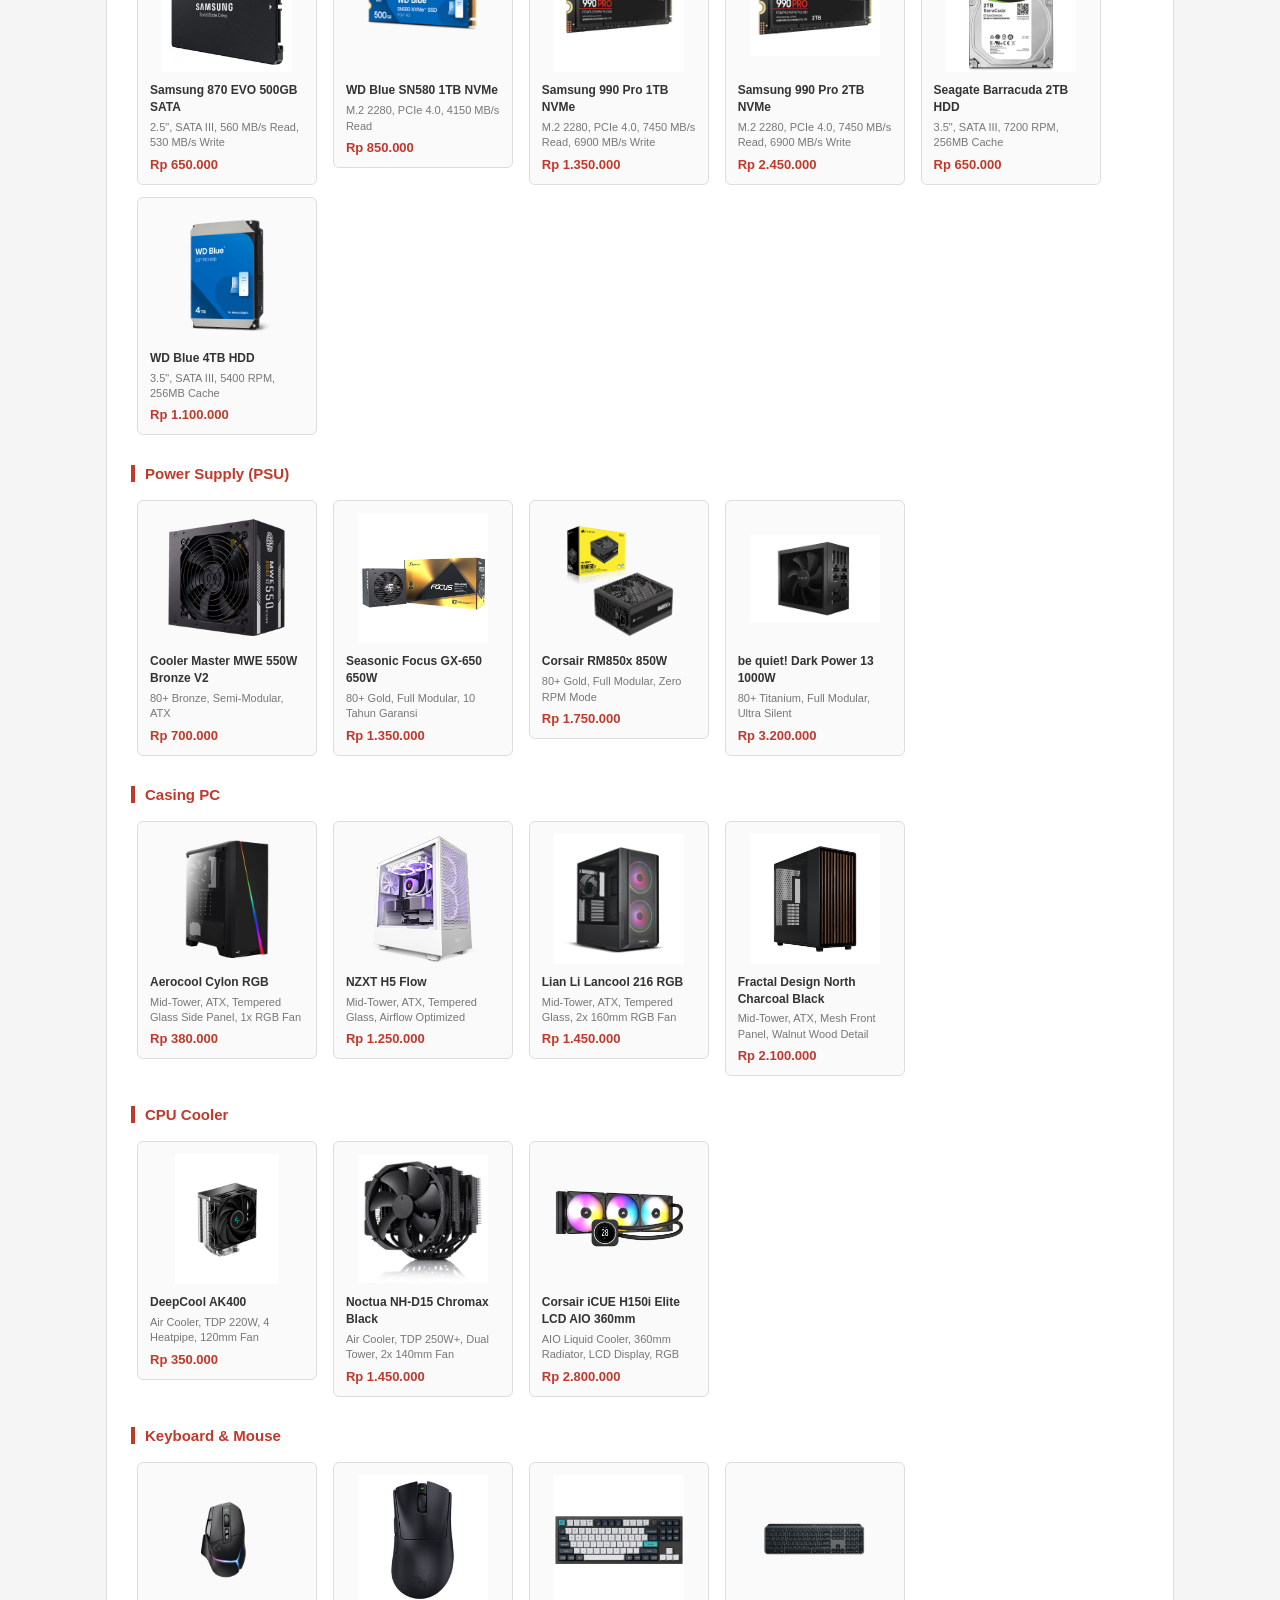
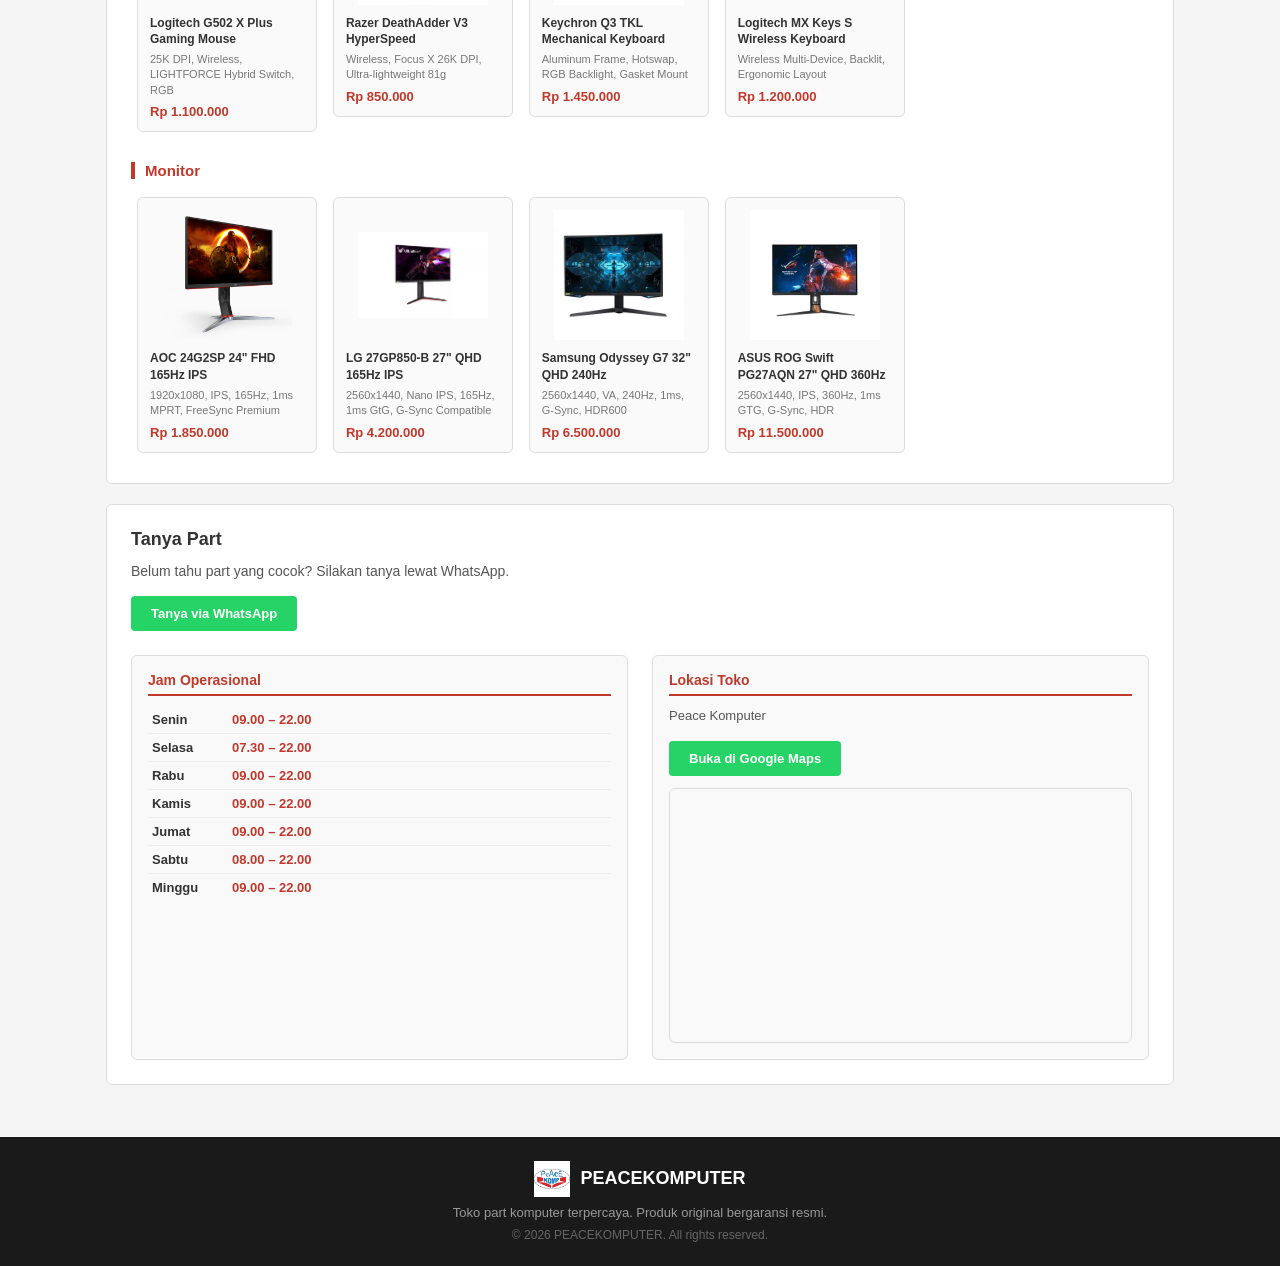
==== commit e26e870e: "Update index.html" ====
--- a/index.html
+++ b/index.html
@@ -21,7 +21,7 @@
     <main>
 
       <div class="banner">
-        <img src="banner web peacekomputer.png" alt="Banner PEACEKOMPUTER" />
+        <img src="Banner Web Peacekomputer.png" alt="Banner PEACEKOMPUTER" />
       </div>
 
       <section id="beranda" class="hero-section">
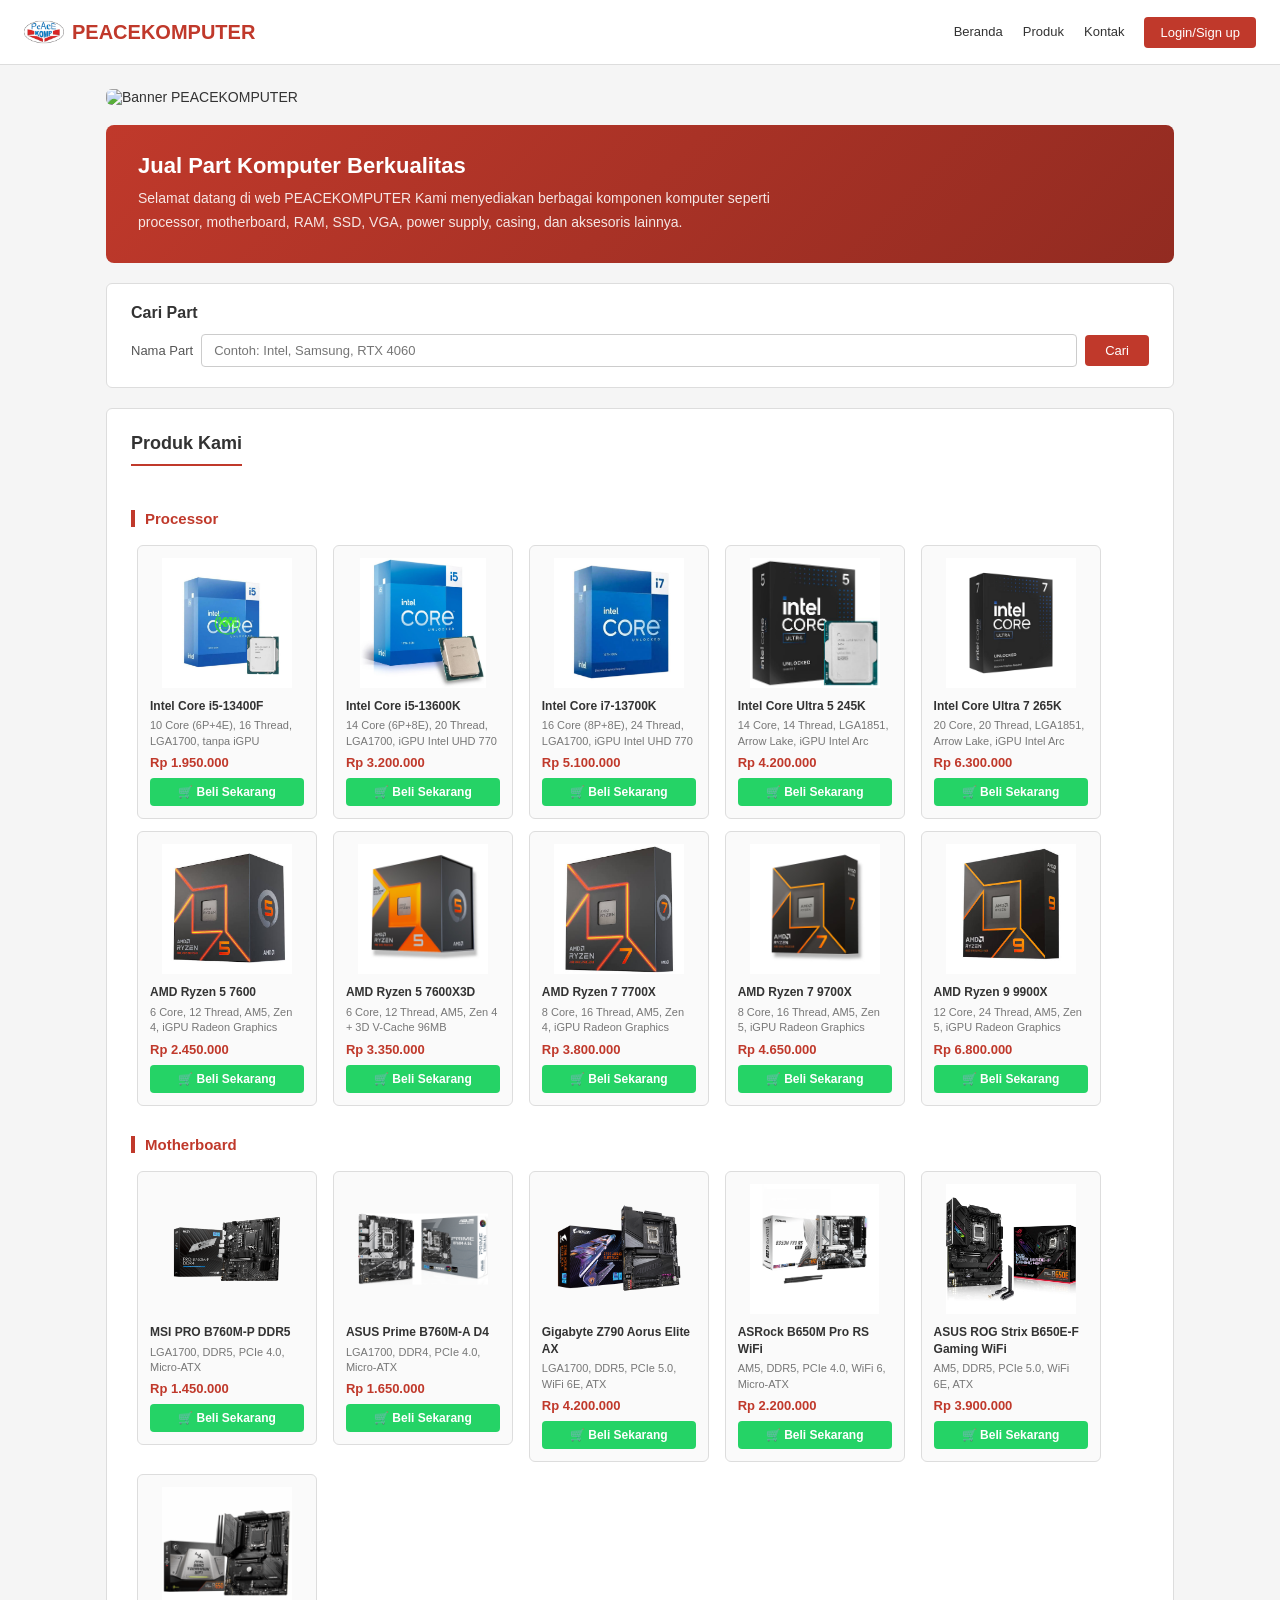
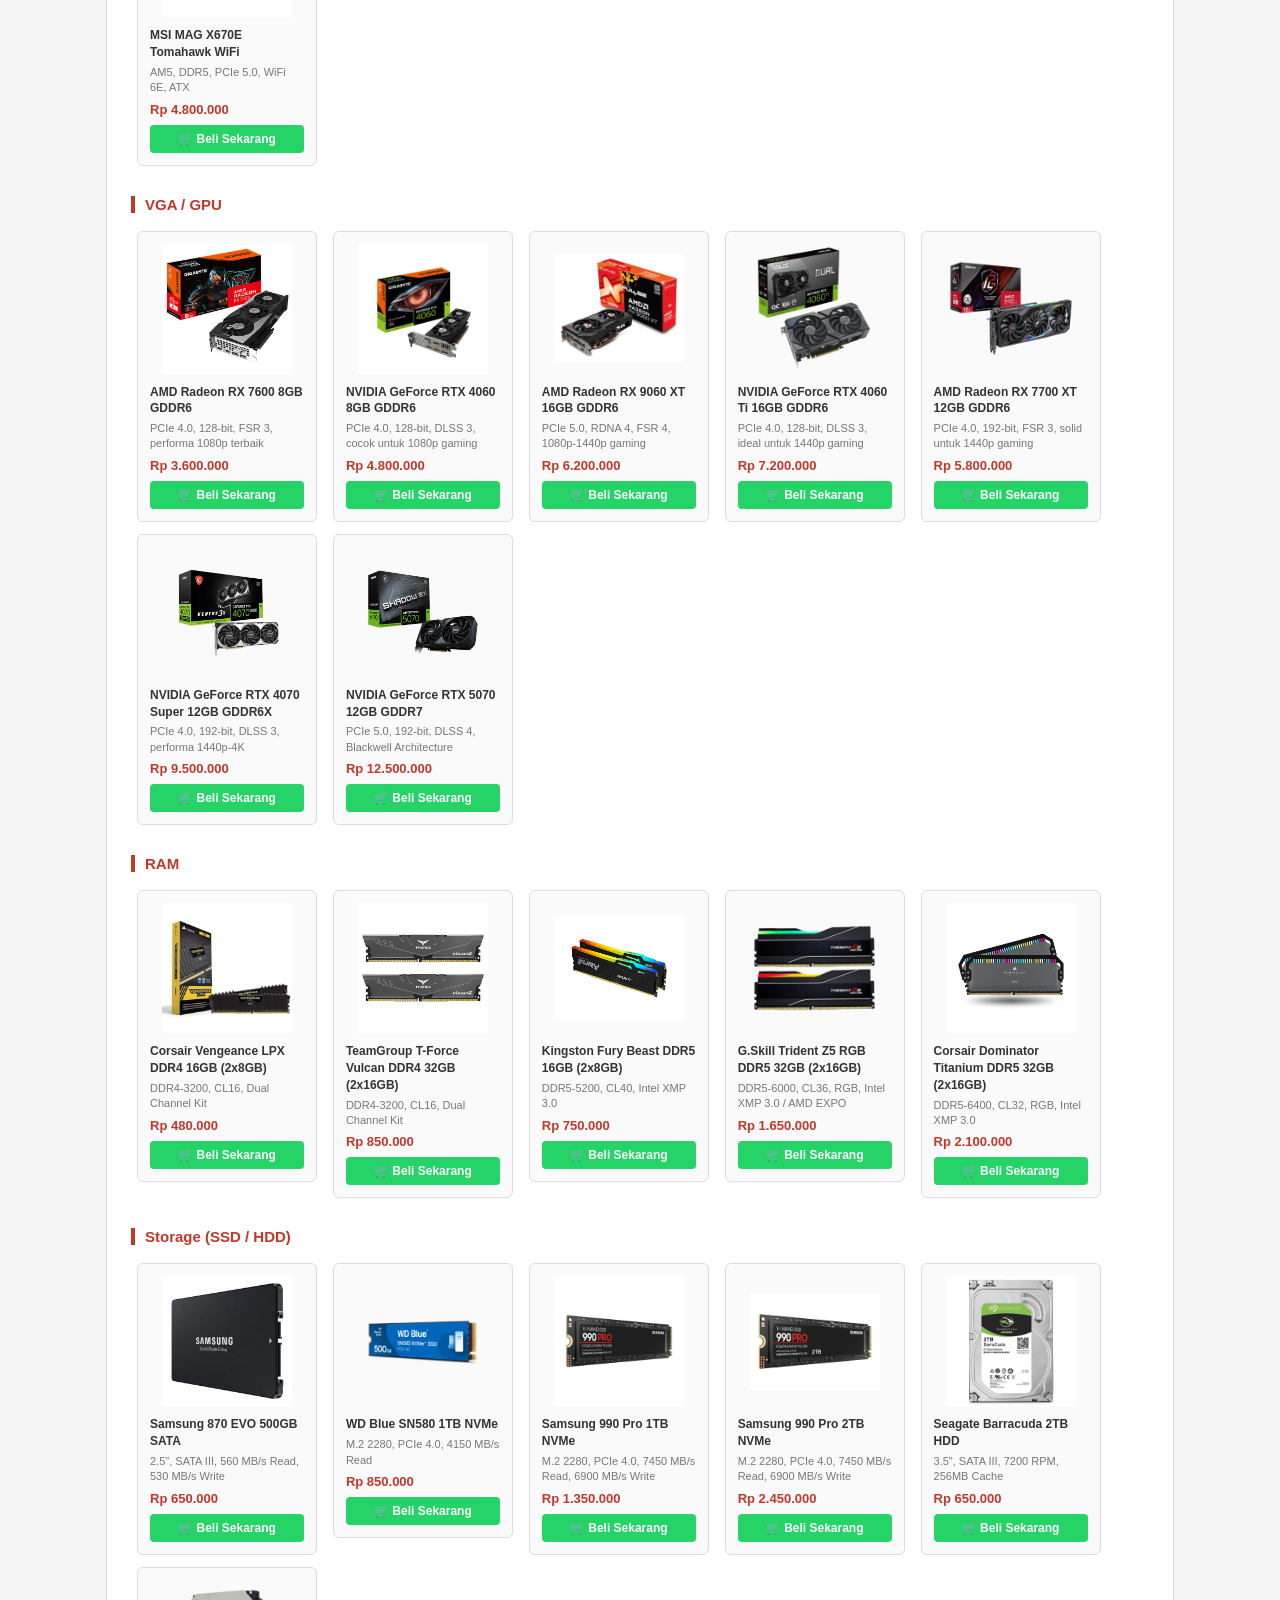
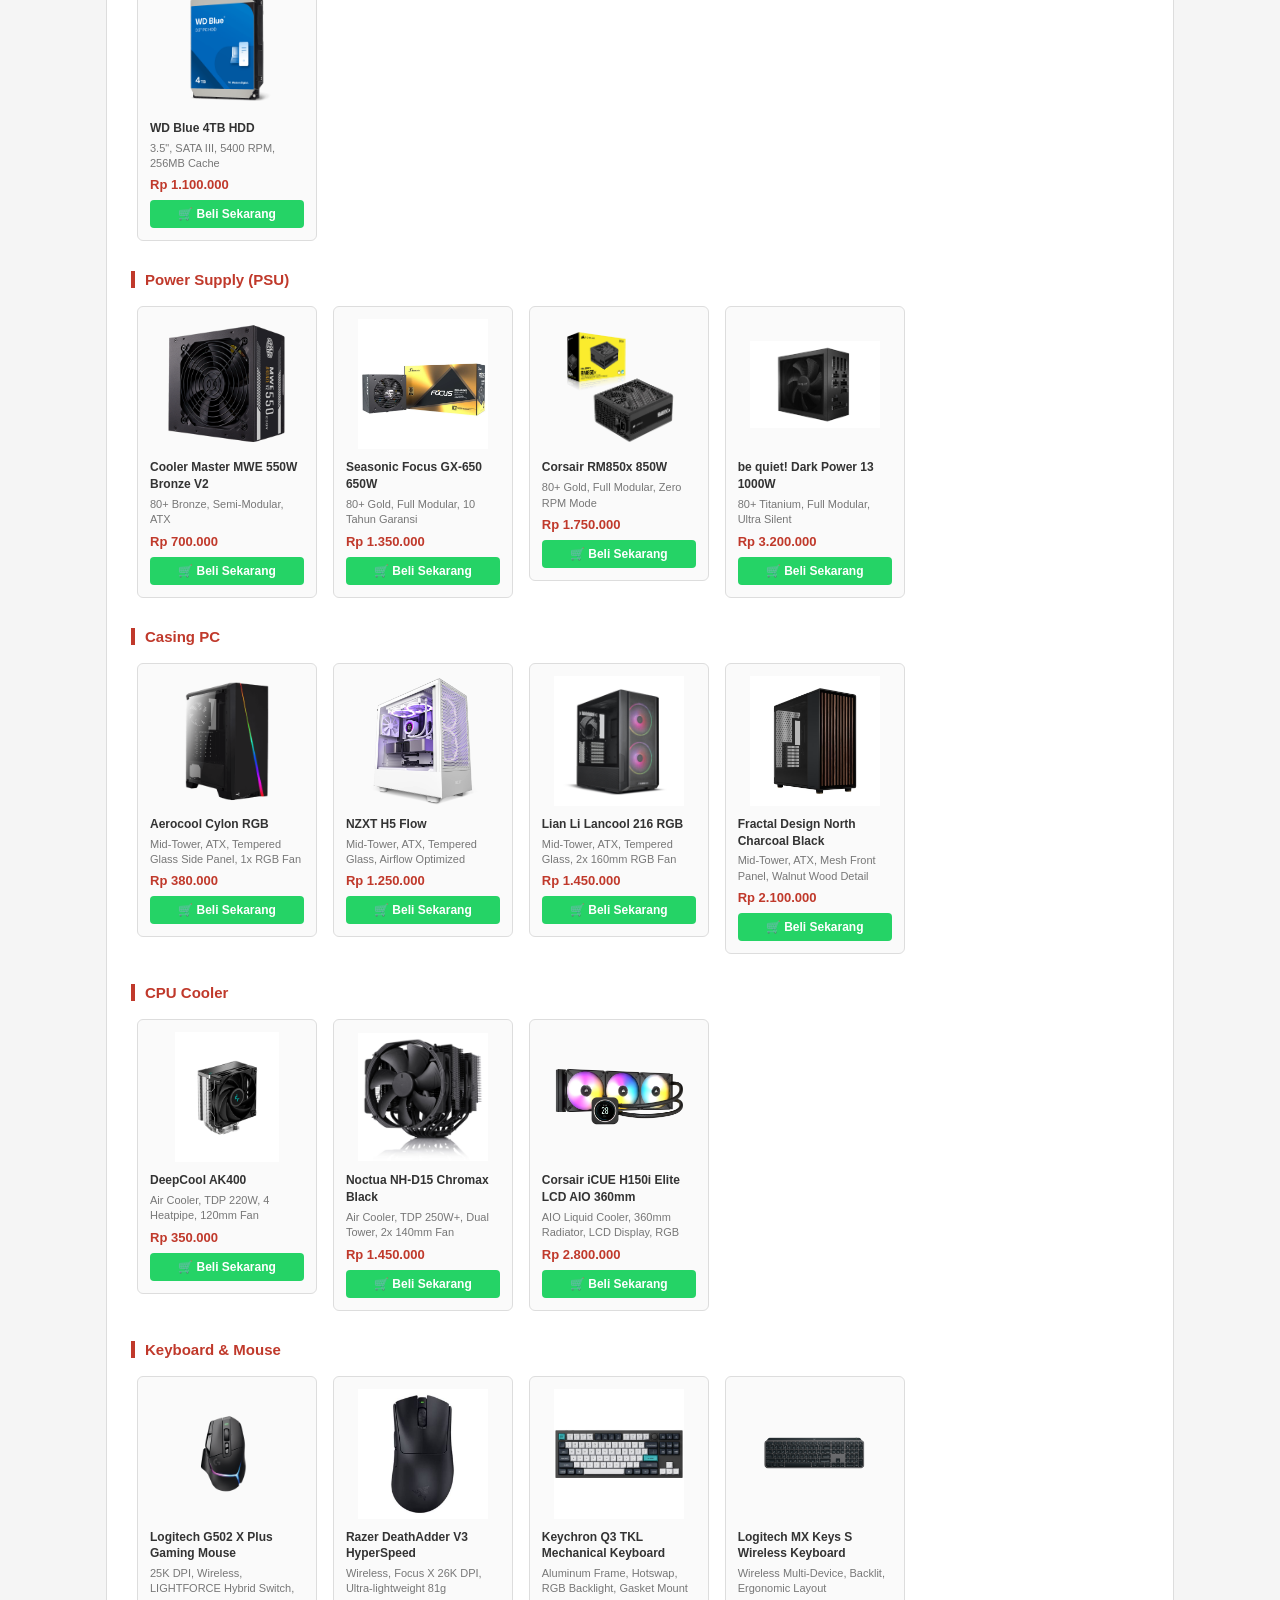
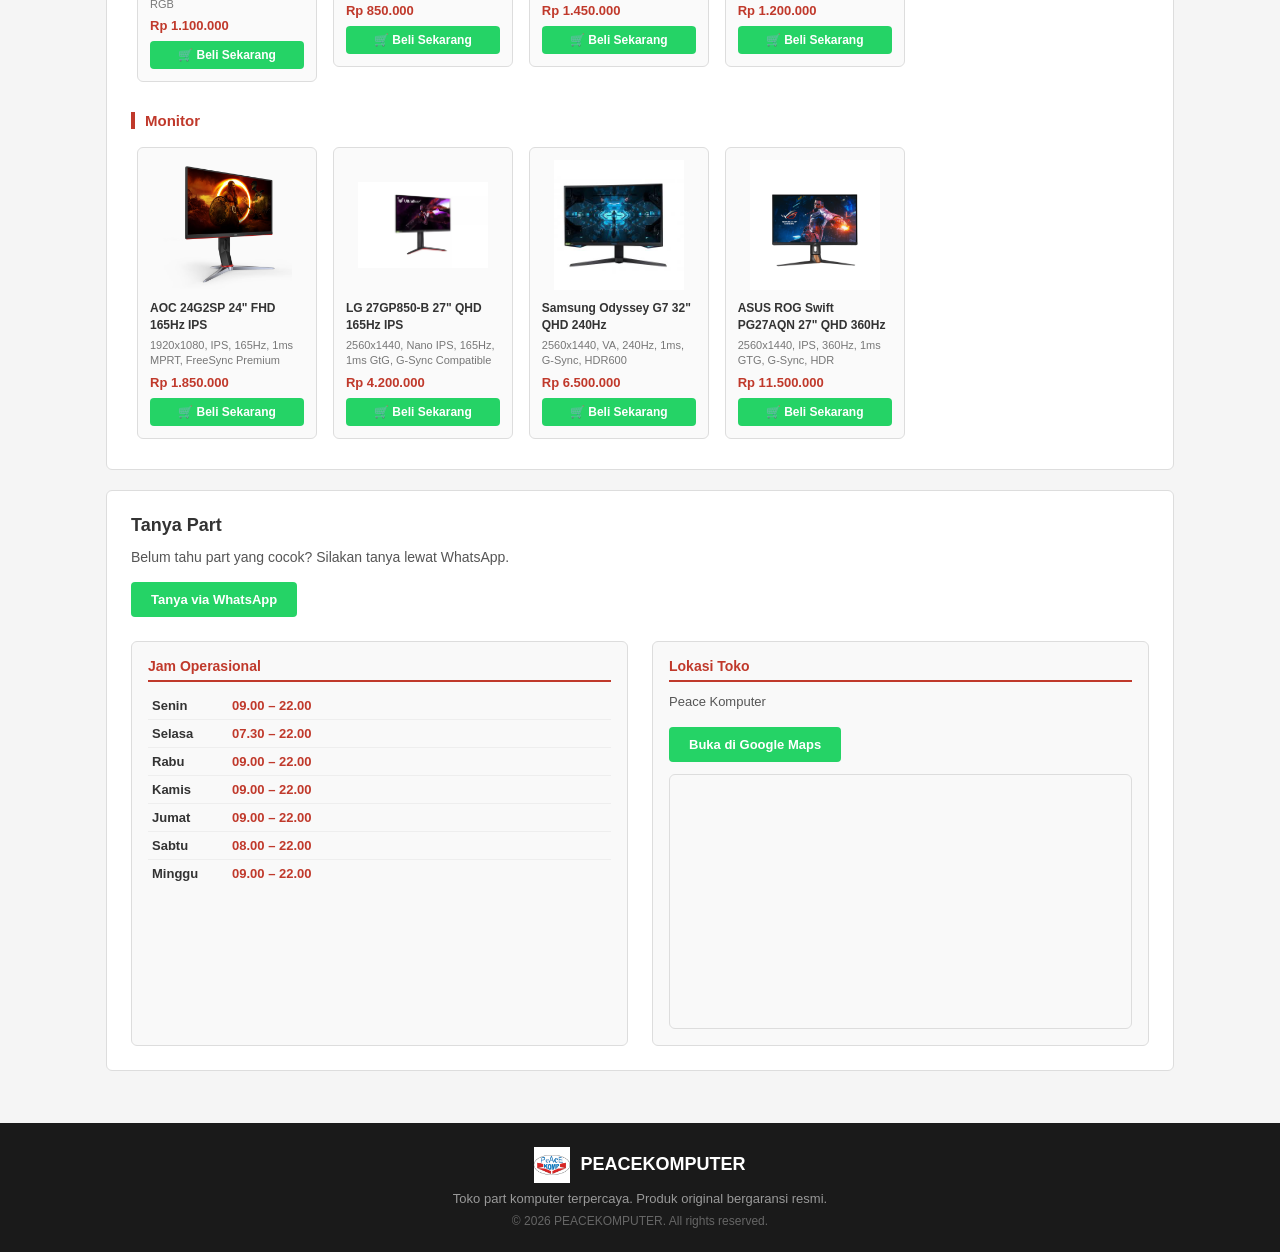
==== commit 8cfd8b1c: "Add files via upload" ====
--- a/index.html
+++ b/index.html
@@ -21,7 +21,7 @@
     <main>
 
       <div class="banner">
-        <img src="Banner Web Peacekomputer.png" alt="Banner PEACEKOMPUTER" />
+        <img src="banner web peacekomputer.png" alt="Banner PEACEKOMPUTER" />
       </div>
 
       <section id="beranda" class="hero-section">
@@ -57,6 +57,7 @@
           <h4>Intel Core i5-13400F</h4>
           <p>10 Core (6P+4E), 16 Thread, LGA1700, tanpa iGPU</p>
           <p>Rp 1.950.000</p>
+          <a class="btn-beli" href="https://wa.me/6285810828006?text=Halo%2C%20saya%20mau%20beli%20Intel%20Core%20i5-13400F%20%E2%80%93%20Rp%201.950.000" target="_blank">🛒 Beli Sekarang</a>
         </article>
 
         <article>
@@ -64,6 +65,7 @@
           <h4>Intel Core i5-13600K</h4>
           <p>14 Core (6P+8E), 20 Thread, LGA1700, iGPU Intel UHD 770</p>
           <p>Rp 3.200.000</p>
+          <a class="btn-beli" href="https://wa.me/6285810828006?text=Halo%2C%20saya%20mau%20beli%20Intel%20Core%20i5-13600K%20%E2%80%93%20Rp%203.200.000" target="_blank">🛒 Beli Sekarang</a>
         </article>
 
         <article>
@@ -71,6 +73,7 @@
           <h4>Intel Core i7-13700K</h4>
           <p>16 Core (8P+8E), 24 Thread, LGA1700, iGPU Intel UHD 770</p>
           <p>Rp 5.100.000</p>
+          <a class="btn-beli" href="https://wa.me/6285810828006?text=Halo%2C%20saya%20mau%20beli%20Intel%20Core%20i7-13700K%20%E2%80%93%20Rp%205.100.000" target="_blank">🛒 Beli Sekarang</a>
         </article>
 
         <article>
@@ -78,6 +81,7 @@
           <h4>Intel Core Ultra 5 245K</h4>
           <p>14 Core, 14 Thread, LGA1851, Arrow Lake, iGPU Intel Arc</p>
           <p>Rp 4.200.000</p>
+          <a class="btn-beli" href="https://wa.me/6285810828006?text=Halo%2C%20saya%20mau%20beli%20Intel%20Core%20Ultra%205%20245K%20%E2%80%93%20Rp%204.200.000" target="_blank">🛒 Beli Sekarang</a>
         </article>
 
         <article>
@@ -85,6 +89,7 @@
           <h4>Intel Core Ultra 7 265K</h4>
           <p>20 Core, 20 Thread, LGA1851, Arrow Lake, iGPU Intel Arc</p>
           <p>Rp 6.300.000</p>
+          <a class="btn-beli" href="https://wa.me/6285810828006?text=Halo%2C%20saya%20mau%20beli%20Intel%20Core%20Ultra%207%20265K%20%E2%80%93%20Rp%206.300.000" target="_blank">🛒 Beli Sekarang</a>
         </article>
 
         <article>
@@ -92,6 +97,7 @@
           <h4>AMD Ryzen 5 7600</h4>
           <p>6 Core, 12 Thread, AM5, Zen 4, iGPU Radeon Graphics</p>
           <p>Rp 2.450.000</p>
+          <a class="btn-beli" href="https://wa.me/6285810828006?text=Halo%2C%20saya%20mau%20beli%20AMD%20Ryzen%205%207600%20%E2%80%93%20Rp%202.450.000" target="_blank">🛒 Beli Sekarang</a>
         </article>
 
         <article>
@@ -99,6 +105,7 @@
           <h4>AMD Ryzen 5 7600X3D</h4>
           <p>6 Core, 12 Thread, AM5, Zen 4 + 3D V-Cache 96MB</p>
           <p>Rp 3.350.000</p>
+          <a class="btn-beli" href="https://wa.me/6285810828006?text=Halo%2C%20saya%20mau%20beli%20AMD%20Ryzen%205%207600X3D%20%E2%80%93%20Rp%203.350.000" target="_blank">🛒 Beli Sekarang</a>
         </article>
 
         <article>
@@ -106,6 +113,7 @@
           <h4>AMD Ryzen 7 7700X</h4>
           <p>8 Core, 16 Thread, AM5, Zen 4, iGPU Radeon Graphics</p>
           <p>Rp 3.800.000</p>
+          <a class="btn-beli" href="https://wa.me/6285810828006?text=Halo%2C%20saya%20mau%20beli%20AMD%20Ryzen%207%207700X%20%E2%80%93%20Rp%203.800.000" target="_blank">🛒 Beli Sekarang</a>
         </article>
 
         <article>
@@ -113,6 +121,7 @@
           <h4>AMD Ryzen 7 9700X</h4>
           <p>8 Core, 16 Thread, AM5, Zen 5, iGPU Radeon Graphics</p>
           <p>Rp 4.650.000</p>
+          <a class="btn-beli" href="https://wa.me/6285810828006?text=Halo%2C%20saya%20mau%20beli%20AMD%20Ryzen%207%209700X%20%E2%80%93%20Rp%204.650.000" target="_blank">🛒 Beli Sekarang</a>
         </article>
 
         <article>
@@ -120,6 +129,7 @@
           <h4>AMD Ryzen 9 9900X</h4>
           <p>12 Core, 24 Thread, AM5, Zen 5, iGPU Radeon Graphics</p>
           <p>Rp 6.800.000</p>
+          <a class="btn-beli" href="https://wa.me/6285810828006?text=Halo%2C%20saya%20mau%20beli%20AMD%20Ryzen%209%209900X%20%E2%80%93%20Rp%206.800.000" target="_blank">🛒 Beli Sekarang</a>
         </article>
 
         <!-- ===== MOTHERBOARD ===== -->
@@ -130,6 +140,7 @@
           <h4>MSI PRO B760M-P DDR5</h4>
           <p>LGA1700, DDR5, PCIe 4.0, Micro-ATX</p>
           <p>Rp 1.450.000</p>
+          <a class="btn-beli" href="https://wa.me/6285810828006?text=Halo%2C%20saya%20mau%20beli%20MSI%20PRO%20B760M-P%20DDR5%20%E2%80%93%20Rp%201.450.000" target="_blank">🛒 Beli Sekarang</a>
         </article>
 
         <article>
@@ -137,6 +148,7 @@
           <h4>ASUS Prime B760M-A D4</h4>
           <p>LGA1700, DDR4, PCIe 4.0, Micro-ATX</p>
           <p>Rp 1.650.000</p>
+          <a class="btn-beli" href="https://wa.me/6285810828006?text=Halo%2C%20saya%20mau%20beli%20ASUS%20Prime%20B760M-A%20D4%20%E2%80%93%20Rp%201.650.000" target="_blank">🛒 Beli Sekarang</a>
         </article>
 
         <article>
@@ -144,6 +156,7 @@
           <h4>Gigabyte Z790 Aorus Elite AX</h4>
           <p>LGA1700, DDR5, PCIe 5.0, WiFi 6E, ATX</p>
           <p>Rp 4.200.000</p>
+          <a class="btn-beli" href="https://wa.me/6285810828006?text=Halo%2C%20saya%20mau%20beli%20Gigabyte%20Z790%20Aorus%20Elite%20AX%20%E2%80%93%20Rp%204.200.000" target="_blank">🛒 Beli Sekarang</a>
         </article>
 
         <article>
@@ -151,6 +164,7 @@
           <h4>ASRock B650M Pro RS WiFi</h4>
           <p>AM5, DDR5, PCIe 4.0, WiFi 6, Micro-ATX</p>
           <p>Rp 2.200.000</p>
+          <a class="btn-beli" href="https://wa.me/6285810828006?text=Halo%2C%20saya%20mau%20beli%20ASRock%20B650M%20Pro%20RS%20WiFi%20%E2%80%93%20Rp%202.200.000" target="_blank">🛒 Beli Sekarang</a>
         </article>
 
         <article>
@@ -158,6 +172,7 @@
           <h4>ASUS ROG Strix B650E-F Gaming WiFi</h4>
           <p>AM5, DDR5, PCIe 5.0, WiFi 6E, ATX</p>
           <p>Rp 3.900.000</p>
+          <a class="btn-beli" href="https://wa.me/6285810828006?text=Halo%2C%20saya%20mau%20beli%20ASUS%20ROG%20Strix%20B650E-F%20Gaming%20WiFi%20%E2%80%93%20Rp%203.900.000" target="_blank">🛒 Beli Sekarang</a>
         </article>
 
         <article>
@@ -165,6 +180,7 @@
           <h4>MSI MAG X670E Tomahawk WiFi</h4>
           <p>AM5, DDR5, PCIe 5.0, WiFi 6E, ATX</p>
           <p>Rp 4.800.000</p>
+          <a class="btn-beli" href="https://wa.me/6285810828006?text=Halo%2C%20saya%20mau%20beli%20MSI%20MAG%20X670E%20Tomahawk%20WiFi%20%E2%80%93%20Rp%204.800.000" target="_blank">🛒 Beli Sekarang</a>
         </article>
 
         <!-- ===== VGA / GPU ===== -->
@@ -175,6 +191,7 @@
           <h4>AMD Radeon RX 7600 8GB GDDR6</h4>
           <p>PCIe 4.0, 128-bit, FSR 3, performa 1080p terbaik</p>
           <p>Rp 3.600.000</p>
+          <a class="btn-beli" href="https://wa.me/6285810828006?text=Halo%2C%20saya%20mau%20beli%20AMD%20Radeon%20RX%207600%208GB%20GDDR6%20%E2%80%93%20Rp%203.600.000" target="_blank">🛒 Beli Sekarang</a>
         </article>
 
         <article>
@@ -182,6 +199,7 @@
           <h4>NVIDIA GeForce RTX 4060 8GB GDDR6</h4>
           <p>PCIe 4.0, 128-bit, DLSS 3, cocok untuk 1080p gaming</p>
           <p>Rp 4.800.000</p>
+          <a class="btn-beli" href="https://wa.me/6285810828006?text=Halo%2C%20saya%20mau%20beli%20NVIDIA%20GeForce%20RTX%204060%208GB%20GDDR6%20%E2%80%93%20Rp%204.800.000" target="_blank">🛒 Beli Sekarang</a>
         </article>
 
         <article>
@@ -189,6 +207,7 @@
           <h4>AMD Radeon RX 9060 XT 16GB GDDR6</h4>
           <p>PCIe 5.0, RDNA 4, FSR 4, 1080p-1440p gaming</p>
           <p>Rp 6.200.000</p>
+          <a class="btn-beli" href="https://wa.me/6285810828006?text=Halo%2C%20saya%20mau%20beli%20AMD%20Radeon%20RX%209060%20XT%2016GB%20GDDR6%20%E2%80%93%20Rp%206.200.000" target="_blank">🛒 Beli Sekarang</a>
         </article>
 
         <article>
@@ -196,6 +215,7 @@
           <h4>NVIDIA GeForce RTX 4060 Ti 16GB GDDR6</h4>
           <p>PCIe 4.0, 128-bit, DLSS 3, ideal untuk 1440p gaming</p>
           <p>Rp 7.200.000</p>
+          <a class="btn-beli" href="https://wa.me/6285810828006?text=Halo%2C%20saya%20mau%20beli%20NVIDIA%20GeForce%20RTX%204060%20Ti%2016GB%20GDDR6%20%E2%80%93%20Rp%207.200.000" target="_blank">🛒 Beli Sekarang</a>
         </article>
 
         <article>
@@ -203,6 +223,7 @@
           <h4>AMD Radeon RX 7700 XT 12GB GDDR6</h4>
           <p>PCIe 4.0, 192-bit, FSR 3, solid untuk 1440p gaming</p>
           <p>Rp 5.800.000</p>
+          <a class="btn-beli" href="https://wa.me/6285810828006?text=Halo%2C%20saya%20mau%20beli%20AMD%20Radeon%20RX%207700%20XT%2012GB%20GDDR6%20%E2%80%93%20Rp%205.800.000" target="_blank">🛒 Beli Sekarang</a>
         </article>
 
         <article>
@@ -210,6 +231,7 @@
           <h4>NVIDIA GeForce RTX 4070 Super 12GB GDDR6X</h4>
           <p>PCIe 4.0, 192-bit, DLSS 3, performa 1440p-4K</p>
           <p>Rp 9.500.000</p>
+          <a class="btn-beli" href="https://wa.me/6285810828006?text=Halo%2C%20saya%20mau%20beli%20NVIDIA%20GeForce%20RTX%204070%20Super%2012GB%20GDDR6X%20%E2%80%93%20Rp%209.500.000" target="_blank">🛒 Beli Sekarang</a>
         </article>
 
         <article>
@@ -217,6 +239,7 @@
           <h4>NVIDIA GeForce RTX 5070 12GB GDDR7</h4>
           <p>PCIe 5.0, 192-bit, DLSS 4, Blackwell Architecture</p>
           <p>Rp 12.500.000</p>
+          <a class="btn-beli" href="https://wa.me/6285810828006?text=Halo%2C%20saya%20mau%20beli%20NVIDIA%20GeForce%20RTX%205070%2012GB%20GDDR7%20%E2%80%93%20Rp%2012.500.000" target="_blank">🛒 Beli Sekarang</a>
         </article>
 
         <!-- ===== RAM ===== -->
@@ -227,6 +250,7 @@
           <h4>Corsair Vengeance LPX DDR4 16GB (2x8GB)</h4>
           <p>DDR4-3200, CL16, Dual Channel Kit</p>
           <p>Rp 480.000</p>
+          <a class="btn-beli" href="https://wa.me/6285810828006?text=Halo%2C%20saya%20mau%20beli%20Corsair%20Vengeance%20LPX%20DDR4%2016GB%20(2x8GB)%20%E2%80%93%20Rp%20480.000" target="_blank">🛒 Beli Sekarang</a>
         </article>
 
         <article>
@@ -234,6 +258,7 @@
           <h4>TeamGroup T-Force Vulcan DDR4 32GB (2x16GB)</h4>
           <p>DDR4-3200, CL16, Dual Channel Kit</p>
           <p>Rp 850.000</p>
+          <a class="btn-beli" href="https://wa.me/6285810828006?text=Halo%2C%20saya%20mau%20beli%20TeamGroup%20T-Force%20Vulcan%20DDR4%2032GB%20(2x16GB)%20%E2%80%93%20Rp%20850.000" target="_blank">🛒 Beli Sekarang</a>
         </article>
 
         <article>
@@ -241,6 +266,7 @@
           <h4>Kingston Fury Beast DDR5 16GB (2x8GB)</h4>
           <p>DDR5-5200, CL40, Intel XMP 3.0</p>
           <p>Rp 750.000</p>
+          <a class="btn-beli" href="https://wa.me/6285810828006?text=Halo%2C%20saya%20mau%20beli%20Kingston%20Fury%20Beast%20DDR5%2016GB%20(2x8GB)%20%E2%80%93%20Rp%20750.000" target="_blank">🛒 Beli Sekarang</a>
         </article>
 
         <article>
@@ -248,6 +274,7 @@
           <h4>G.Skill Trident Z5 RGB DDR5 32GB (2x16GB)</h4>
           <p>DDR5-6000, CL36, RGB, Intel XMP 3.0 / AMD EXPO</p>
           <p>Rp 1.650.000</p>
+          <a class="btn-beli" href="https://wa.me/6285810828006?text=Halo%2C%20saya%20mau%20beli%20G.Skill%20Trident%20Z5%20RGB%20DDR5%2032GB%20(2x16GB)%20%E2%80%93%20Rp%201.650.000" target="_blank">🛒 Beli Sekarang</a>
         </article>
 
         <article>
@@ -255,6 +282,7 @@
           <h4>Corsair Dominator Titanium DDR5 32GB (2x16GB)</h4>
           <p>DDR5-6400, CL32, RGB, Intel XMP 3.0</p>
           <p>Rp 2.100.000</p>
+          <a class="btn-beli" href="https://wa.me/6285810828006?text=Halo%2C%20saya%20mau%20beli%20Corsair%20Dominator%20Titanium%20DDR5%2032GB%20(2x16GB)%20%E2%80%93%20Rp%202.100.000" target="_blank">🛒 Beli Sekarang</a>
         </article>
 
         <!-- ===== STORAGE ===== -->
@@ -265,6 +293,7 @@
           <h4>Samsung 870 EVO 500GB SATA</h4>
           <p>2.5", SATA III, 560 MB/s Read, 530 MB/s Write</p>
           <p>Rp 650.000</p>
+          <a class="btn-beli" href="https://wa.me/6285810828006?text=Halo%2C%20saya%20mau%20beli%20Samsung%20870%20EVO%20500GB%20SATA%20%E2%80%93%20Rp%20650.000" target="_blank">🛒 Beli Sekarang</a>
         </article>
 
         <article>
@@ -272,6 +301,7 @@
           <h4>WD Blue SN580 1TB NVMe</h4>
           <p>M.2 2280, PCIe 4.0, 4150 MB/s Read</p>
           <p>Rp 850.000</p>
+          <a class="btn-beli" href="https://wa.me/6285810828006?text=Halo%2C%20saya%20mau%20beli%20WD%20Blue%20SN580%201TB%20NVMe%20%E2%80%93%20Rp%20850.000" target="_blank">🛒 Beli Sekarang</a>
         </article>
 
         <article>
@@ -279,6 +309,7 @@
           <h4>Samsung 990 Pro 1TB NVMe</h4>
           <p>M.2 2280, PCIe 4.0, 7450 MB/s Read, 6900 MB/s Write</p>
           <p>Rp 1.350.000</p>
+          <a class="btn-beli" href="https://wa.me/6285810828006?text=Halo%2C%20saya%20mau%20beli%20Samsung%20990%20Pro%201TB%20NVMe%20%E2%80%93%20Rp%201.350.000" target="_blank">🛒 Beli Sekarang</a>
         </article>
 
         <article>
@@ -286,6 +317,7 @@
           <h4>Samsung 990 Pro 2TB NVMe</h4>
           <p>M.2 2280, PCIe 4.0, 7450 MB/s Read, 6900 MB/s Write</p>
           <p>Rp 2.450.000</p>
+          <a class="btn-beli" href="https://wa.me/6285810828006?text=Halo%2C%20saya%20mau%20beli%20Samsung%20990%20Pro%202TB%20NVMe%20%E2%80%93%20Rp%202.450.000" target="_blank">🛒 Beli Sekarang</a>
         </article>
 
         <article>
@@ -293,6 +325,7 @@
           <h4>Seagate Barracuda 2TB HDD</h4>
           <p>3.5", SATA III, 7200 RPM, 256MB Cache</p>
           <p>Rp 650.000</p>
+          <a class="btn-beli" href="https://wa.me/6285810828006?text=Halo%2C%20saya%20mau%20beli%20Seagate%20Barracuda%202TB%20HDD%20%E2%80%93%20Rp%20650.000" target="_blank">🛒 Beli Sekarang</a>
         </article>
 
         <article>
@@ -300,6 +333,7 @@
           <h4>WD Blue 4TB HDD</h4>
           <p>3.5", SATA III, 5400 RPM, 256MB Cache</p>
           <p>Rp 1.100.000</p>
+          <a class="btn-beli" href="https://wa.me/6285810828006?text=Halo%2C%20saya%20mau%20beli%20WD%20Blue%204TB%20HDD%20%E2%80%93%20Rp%201.100.000" target="_blank">🛒 Beli Sekarang</a>
         </article>
 
         <!-- ===== POWER SUPPLY ===== -->
@@ -310,6 +344,7 @@
           <h4>Cooler Master MWE 550W Bronze V2</h4>
           <p>80+ Bronze, Semi-Modular, ATX</p>
           <p>Rp 700.000</p>
+          <a class="btn-beli" href="https://wa.me/6285810828006?text=Halo%2C%20saya%20mau%20beli%20Cooler%20Master%20MWE%20550W%20Bronze%20V2%20%E2%80%93%20Rp%20700.000" target="_blank">🛒 Beli Sekarang</a>
         </article>
 
         <article>
@@ -317,6 +352,7 @@
           <h4>Seasonic Focus GX-650 650W</h4>
           <p>80+ Gold, Full Modular, 10 Tahun Garansi</p>
           <p>Rp 1.350.000</p>
+          <a class="btn-beli" href="https://wa.me/6285810828006?text=Halo%2C%20saya%20mau%20beli%20Seasonic%20Focus%20GX-650%20650W%20%E2%80%93%20Rp%201.350.000" target="_blank">🛒 Beli Sekarang</a>
         </article>
 
         <article>
@@ -324,6 +360,7 @@
           <h4>Corsair RM850x 850W</h4>
           <p>80+ Gold, Full Modular, Zero RPM Mode</p>
           <p>Rp 1.750.000</p>
+          <a class="btn-beli" href="https://wa.me/6285810828006?text=Halo%2C%20saya%20mau%20beli%20Corsair%20RM850x%20850W%20%E2%80%93%20Rp%201.750.000" target="_blank">🛒 Beli Sekarang</a>
         </article>
 
         <article>
@@ -331,6 +368,7 @@
           <h4>be quiet! Dark Power 13 1000W</h4>
           <p>80+ Titanium, Full Modular, Ultra Silent</p>
           <p>Rp 3.200.000</p>
+          <a class="btn-beli" href="https://wa.me/6285810828006?text=Halo%2C%20saya%20mau%20beli%20be%20quiet!%20Dark%20Power%2013%201000W%20%E2%80%93%20Rp%203.200.000" target="_blank">🛒 Beli Sekarang</a>
         </article>
 
         <!-- ===== CASING ===== -->
@@ -341,6 +379,7 @@
           <h4>Aerocool Cylon RGB</h4>
           <p>Mid-Tower, ATX, Tempered Glass Side Panel, 1x RGB Fan</p>
           <p>Rp 380.000</p>
+          <a class="btn-beli" href="https://wa.me/6285810828006?text=Halo%2C%20saya%20mau%20beli%20Aerocool%20Cylon%20RGB%20%E2%80%93%20Rp%20380.000" target="_blank">🛒 Beli Sekarang</a>
         </article>
 
         <article>
@@ -348,6 +387,7 @@
           <h4>NZXT H5 Flow</h4>
           <p>Mid-Tower, ATX, Tempered Glass, Airflow Optimized</p>
           <p>Rp 1.250.000</p>
+          <a class="btn-beli" href="https://wa.me/6285810828006?text=Halo%2C%20saya%20mau%20beli%20NZXT%20H5%20Flow%20%E2%80%93%20Rp%201.250.000" target="_blank">🛒 Beli Sekarang</a>
         </article>
 
         <article>
@@ -355,6 +395,7 @@
           <h4>Lian Li Lancool 216 RGB</h4>
           <p>Mid-Tower, ATX, Tempered Glass, 2x 160mm RGB Fan</p>
           <p>Rp 1.450.000</p>
+          <a class="btn-beli" href="https://wa.me/6285810828006?text=Halo%2C%20saya%20mau%20beli%20Lian%20Li%20Lancool%20216%20RGB%20%E2%80%93%20Rp%201.450.000" target="_blank">🛒 Beli Sekarang</a>
         </article>
 
         <article>
@@ -362,6 +403,7 @@
           <h4>Fractal Design North Charcoal Black</h4>
           <p>Mid-Tower, ATX, Mesh Front Panel, Walnut Wood Detail</p>
           <p>Rp 2.100.000</p>
+          <a class="btn-beli" href="https://wa.me/6285810828006?text=Halo%2C%20saya%20mau%20beli%20Fractal%20Design%20North%20Charcoal%20Black%20%E2%80%93%20Rp%202.100.000" target="_blank">🛒 Beli Sekarang</a>
         </article>
 
         <!-- ===== CPU COOLER ===== -->
@@ -372,6 +414,7 @@
           <h4>DeepCool AK400</h4>
           <p>Air Cooler, TDP 220W, 4 Heatpipe, 120mm Fan</p>
           <p>Rp 350.000</p>
+          <a class="btn-beli" href="https://wa.me/6285810828006?text=Halo%2C%20saya%20mau%20beli%20DeepCool%20AK400%20%E2%80%93%20Rp%20350.000" target="_blank">🛒 Beli Sekarang</a>
         </article>
 
         <article>
@@ -379,6 +422,7 @@
           <h4>Noctua NH-D15 Chromax Black</h4>
           <p>Air Cooler, TDP 250W+, Dual Tower, 2x 140mm Fan</p>
           <p>Rp 1.450.000</p>
+          <a class="btn-beli" href="https://wa.me/6285810828006?text=Halo%2C%20saya%20mau%20beli%20Noctua%20NH-D15%20Chromax%20Black%20%E2%80%93%20Rp%201.450.000" target="_blank">🛒 Beli Sekarang</a>
         </article>
 
         <article>
@@ -386,6 +430,7 @@
           <h4>Corsair iCUE H150i Elite LCD AIO 360mm</h4>
           <p>AIO Liquid Cooler, 360mm Radiator, LCD Display, RGB</p>
           <p>Rp 2.800.000</p>
+          <a class="btn-beli" href="https://wa.me/6285810828006?text=Halo%2C%20saya%20mau%20beli%20Corsair%20iCUE%20H150i%20Elite%20LCD%20AIO%20360mm%20%E2%80%93%20Rp%202.800.000" target="_blank">🛒 Beli Sekarang</a>
         </article>
 
         <!-- ===== KEYBOARD & MOUSE ===== -->
@@ -396,6 +441,7 @@
           <h4>Logitech G502 X Plus Gaming Mouse</h4>
           <p>25K DPI, Wireless, LIGHTFORCE Hybrid Switch, RGB</p>
           <p>Rp 1.100.000</p>
+          <a class="btn-beli" href="https://wa.me/6285810828006?text=Halo%2C%20saya%20mau%20beli%20Logitech%20G502%20X%20Plus%20Gaming%20Mouse%20%E2%80%93%20Rp%201.100.000" target="_blank">🛒 Beli Sekarang</a>
         </article>
 
         <article>
@@ -403,6 +449,7 @@
           <h4>Razer DeathAdder V3 HyperSpeed</h4>
           <p>Wireless, Focus X 26K DPI, Ultra-lightweight 81g</p>
           <p>Rp 850.000</p>
+          <a class="btn-beli" href="https://wa.me/6285810828006?text=Halo%2C%20saya%20mau%20beli%20Razer%20DeathAdder%20V3%20HyperSpeed%20%E2%80%93%20Rp%20850.000" target="_blank">🛒 Beli Sekarang</a>
         </article>
 
         <article>
@@ -410,6 +457,7 @@
           <h4>Keychron Q3 TKL Mechanical Keyboard</h4>
           <p>Aluminum Frame, Hotswap, RGB Backlight, Gasket Mount</p>
           <p>Rp 1.450.000</p>
+          <a class="btn-beli" href="https://wa.me/6285810828006?text=Halo%2C%20saya%20mau%20beli%20Keychron%20Q3%20TKL%20Mechanical%20Keyboard%20%E2%80%93%20Rp%201.450.000" target="_blank">🛒 Beli Sekarang</a>
         </article>
 
         <article>
@@ -417,6 +465,7 @@
           <h4>Logitech MX Keys S Wireless Keyboard</h4>
           <p>Wireless Multi-Device, Backlit, Ergonomic Layout</p>
           <p>Rp 1.200.000</p>
+          <a class="btn-beli" href="https://wa.me/6285810828006?text=Halo%2C%20saya%20mau%20beli%20Logitech%20MX%20Keys%20S%20Wireless%20Keyboard%20%E2%80%93%20Rp%201.200.000" target="_blank">🛒 Beli Sekarang</a>
         </article>
 
         <!-- ===== MONITOR ===== -->
@@ -427,6 +476,7 @@
           <h4>AOC 24G2SP 24" FHD 165Hz IPS</h4>
           <p>1920x1080, IPS, 165Hz, 1ms MPRT, FreeSync Premium</p>
           <p>Rp 1.850.000</p>
+          <a class="btn-beli" href="https://wa.me/6285810828006?text=Halo%2C%20saya%20mau%20beli%20AOC%2024G2SP%2024%22%20FHD%20165Hz%20IPS%20%E2%80%93%20Rp%201.850.000" target="_blank">🛒 Beli Sekarang</a>
         </article>
 
         <article>
@@ -434,6 +484,7 @@
           <h4>LG 27GP850-B 27" QHD 165Hz IPS</h4>
           <p>2560x1440, Nano IPS, 165Hz, 1ms GtG, G-Sync Compatible</p>
           <p>Rp 4.200.000</p>
+          <a class="btn-beli" href="https://wa.me/6285810828006?text=Halo%2C%20saya%20mau%20beli%20LG%2027GP850-B%2027%22%20QHD%20165Hz%20IPS%20%E2%80%93%20Rp%204.200.000" target="_blank">🛒 Beli Sekarang</a>
         </article>
 
         <article>
@@ -441,6 +492,7 @@
           <h4>Samsung Odyssey G7 32" QHD 240Hz</h4>
           <p>2560x1440, VA, 240Hz, 1ms, G-Sync, HDR600</p>
           <p>Rp 6.500.000</p>
+          <a class="btn-beli" href="https://wa.me/6285810828006?text=Halo%2C%20saya%20mau%20beli%20Samsung%20Odyssey%20G7%2032%22%20QHD%20240Hz%20%E2%80%93%20Rp%206.500.000" target="_blank">🛒 Beli Sekarang</a>
         </article>
 
         <article>
@@ -448,6 +500,7 @@
           <h4>ASUS ROG Swift PG27AQN 27" QHD 360Hz</h4>
           <p>2560x1440, IPS, 360Hz, 1ms GTG, G-Sync, HDR</p>
           <p>Rp 11.500.000</p>
+          <a class="btn-beli" href="https://wa.me/6285810828006?text=Halo%2C%20saya%20mau%20beli%20ASUS%20ROG%20Swift%20PG27AQN%2027%22%20QHD%20360Hz%20%E2%80%93%20Rp%2011.500.000" target="_blank">🛒 Beli Sekarang</a>
         </article>
 
       </section>
--- a/style.css
+++ b/style.css
@@ -260,6 +260,25 @@
   margin-top: auto;
 }
 
+/* Tombol Beli Sekarang */
+#produk article .btn-beli {
+  display: block;
+  margin-top: 8px;
+  padding: 7px 10px;
+  background-color: #25d366;
+  color: #fff;
+  text-align: center;
+  border-radius: 4px;
+  font-size: 12px;
+  font-weight: bold;
+  text-decoration: none;
+  transition: background-color 0.2s;
+}
+
+#produk article .btn-beli:hover {
+  background-color: #1ebe5d;
+}
+
 /* Pesan tidak ditemukan */
 #pesan-tidak-ditemukan {
   color: #c0392b;
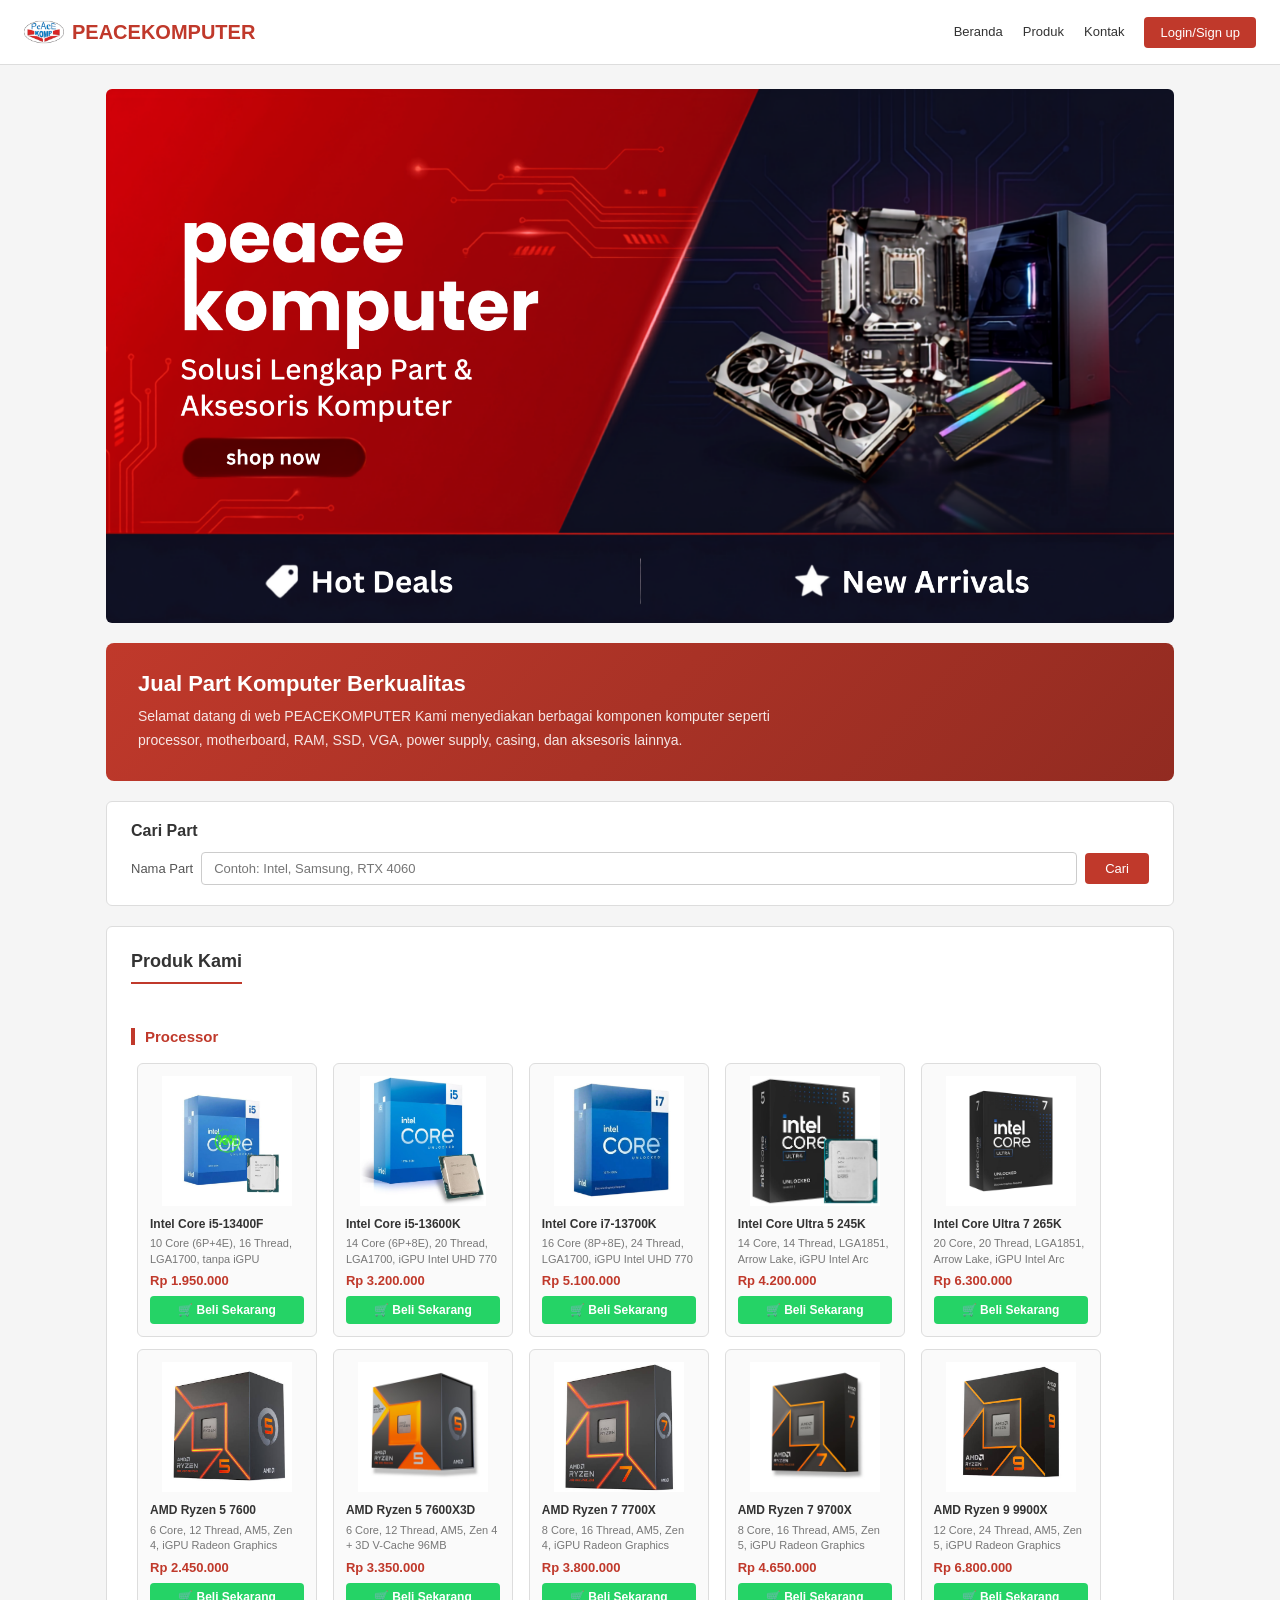
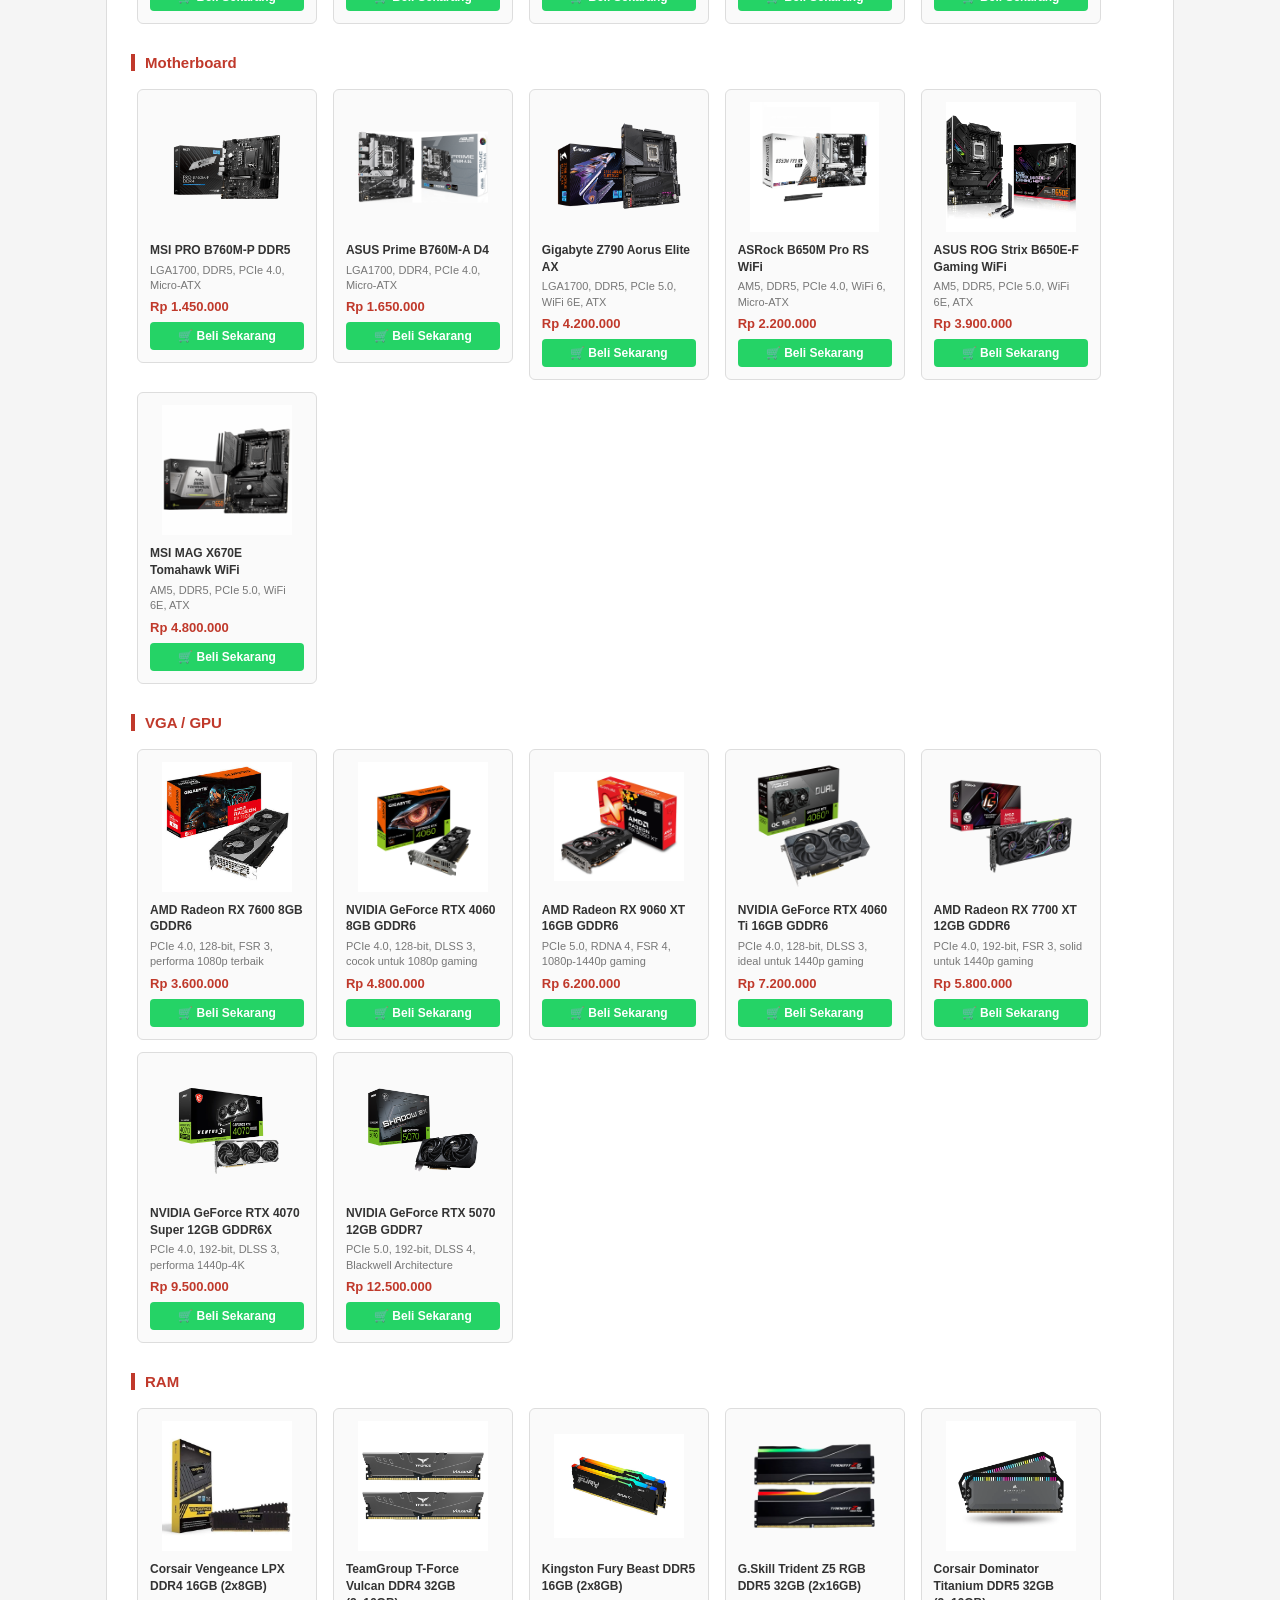
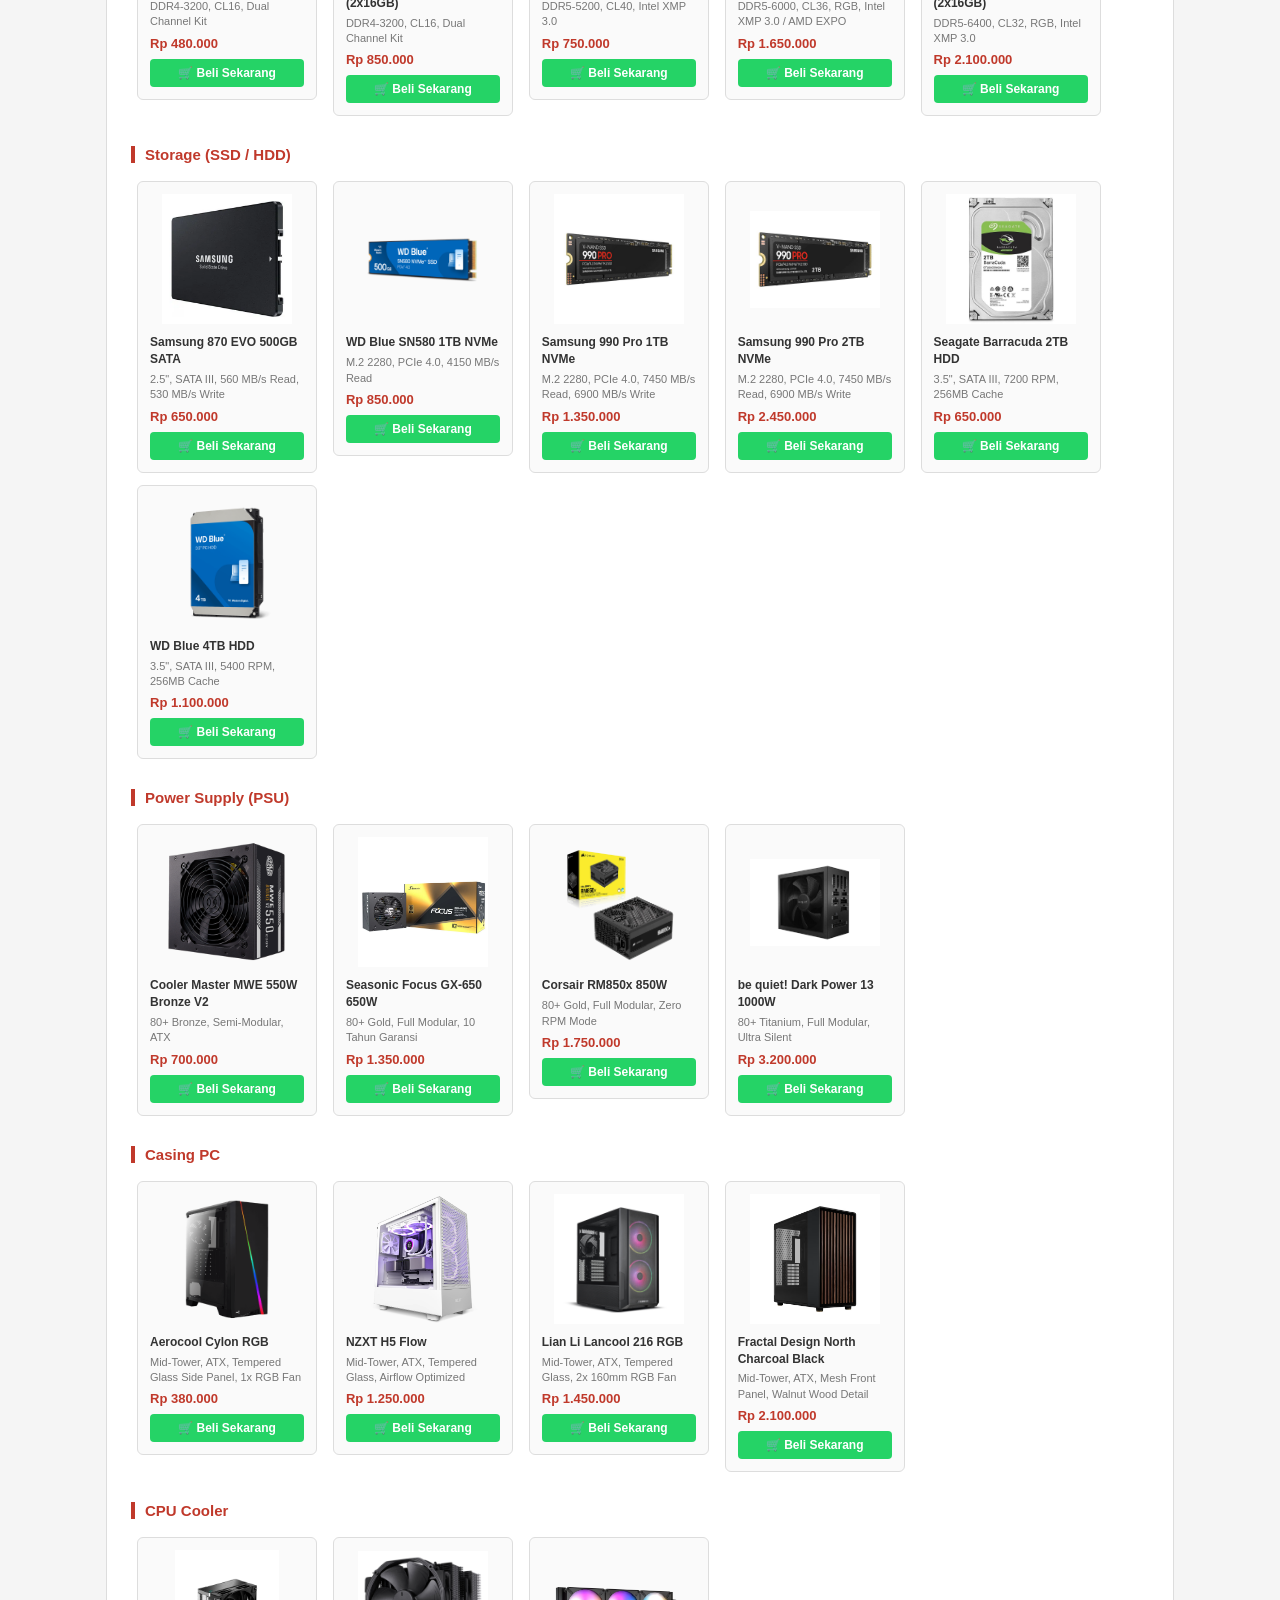
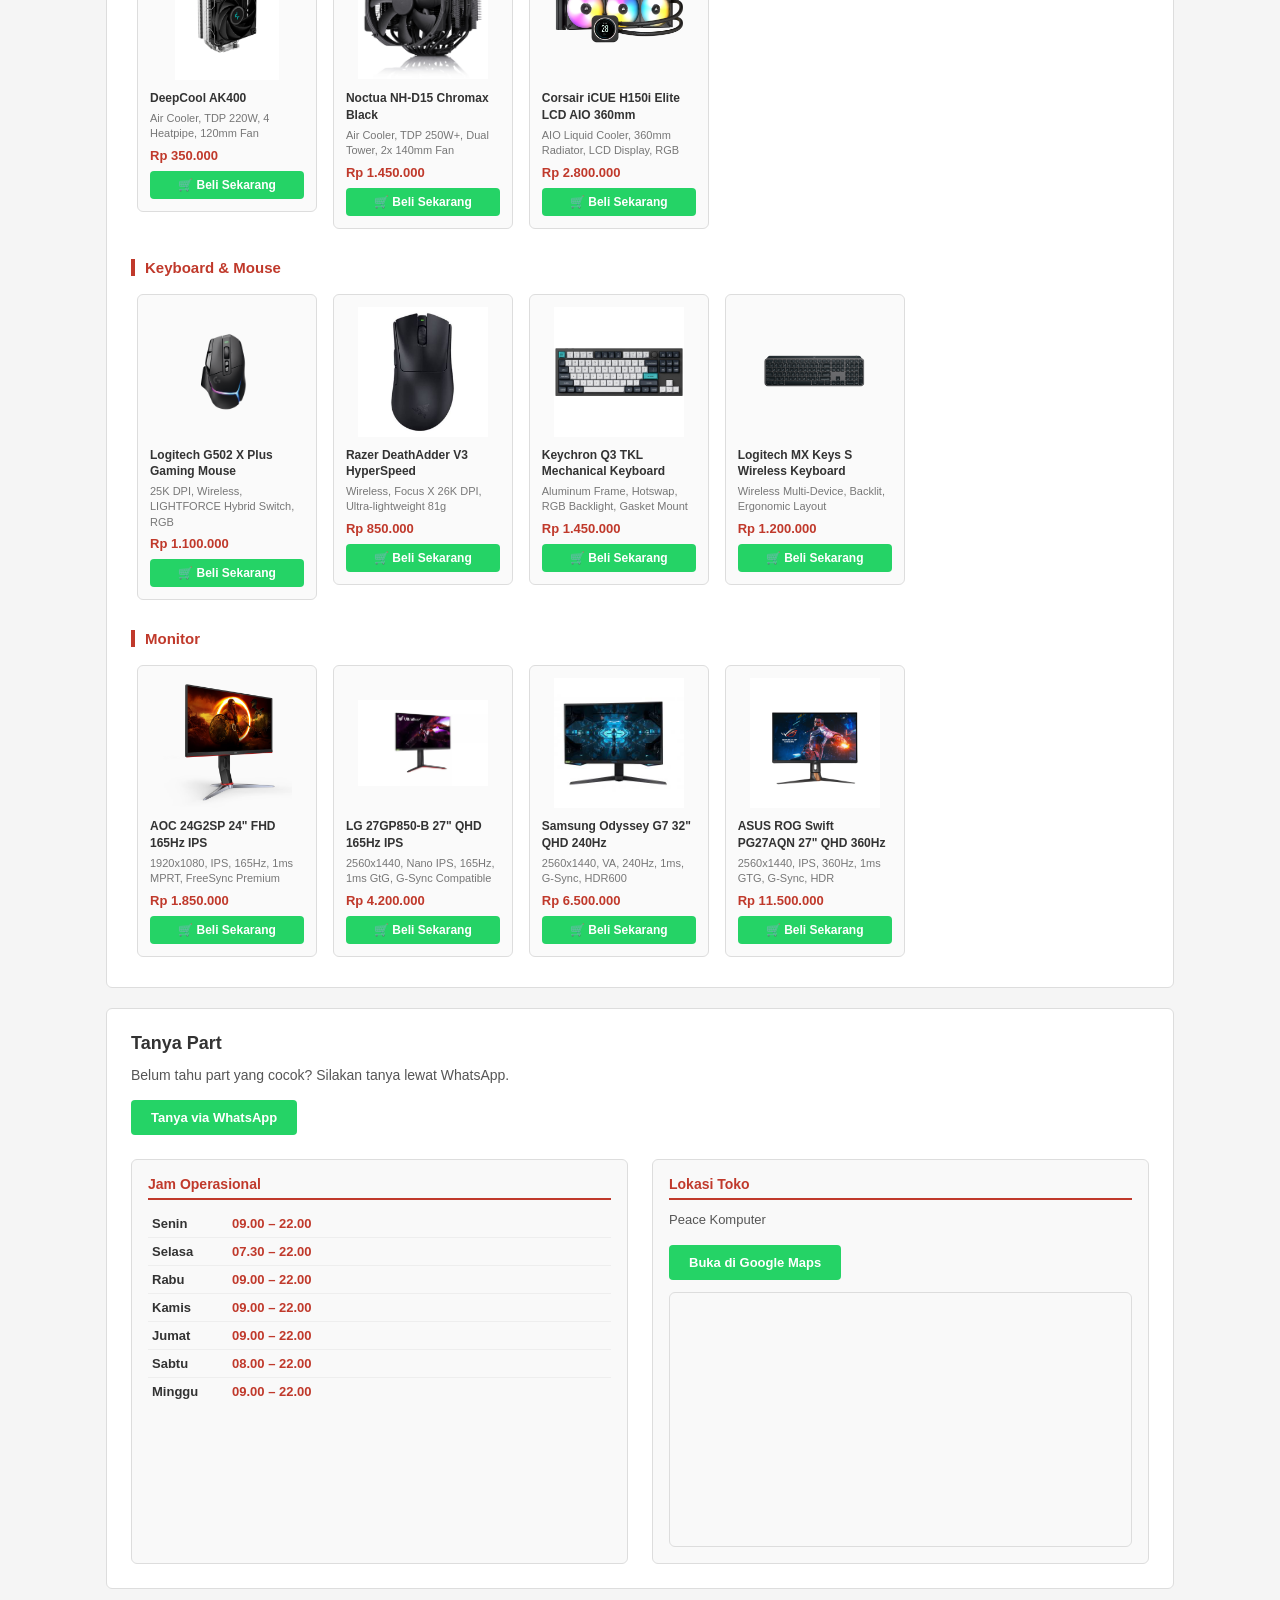
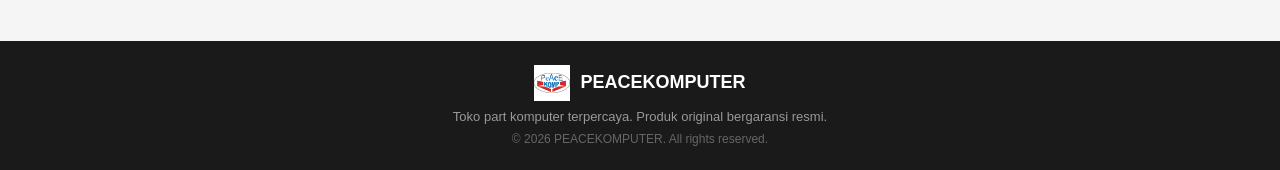
==== commit 73b81a9d: "Update index.html" ====
--- a/index.html
+++ b/index.html
@@ -21,7 +21,7 @@
     <main>
 
       <div class="banner">
-        <img src="banner web peacekomputer.png" alt="Banner PEACEKOMPUTER" />
+        <img src="Banner Web Peacekomputer.png" alt="Banner PEACEKOMPUTER" />
       </div>
 
       <section id="beranda" class="hero-section">
